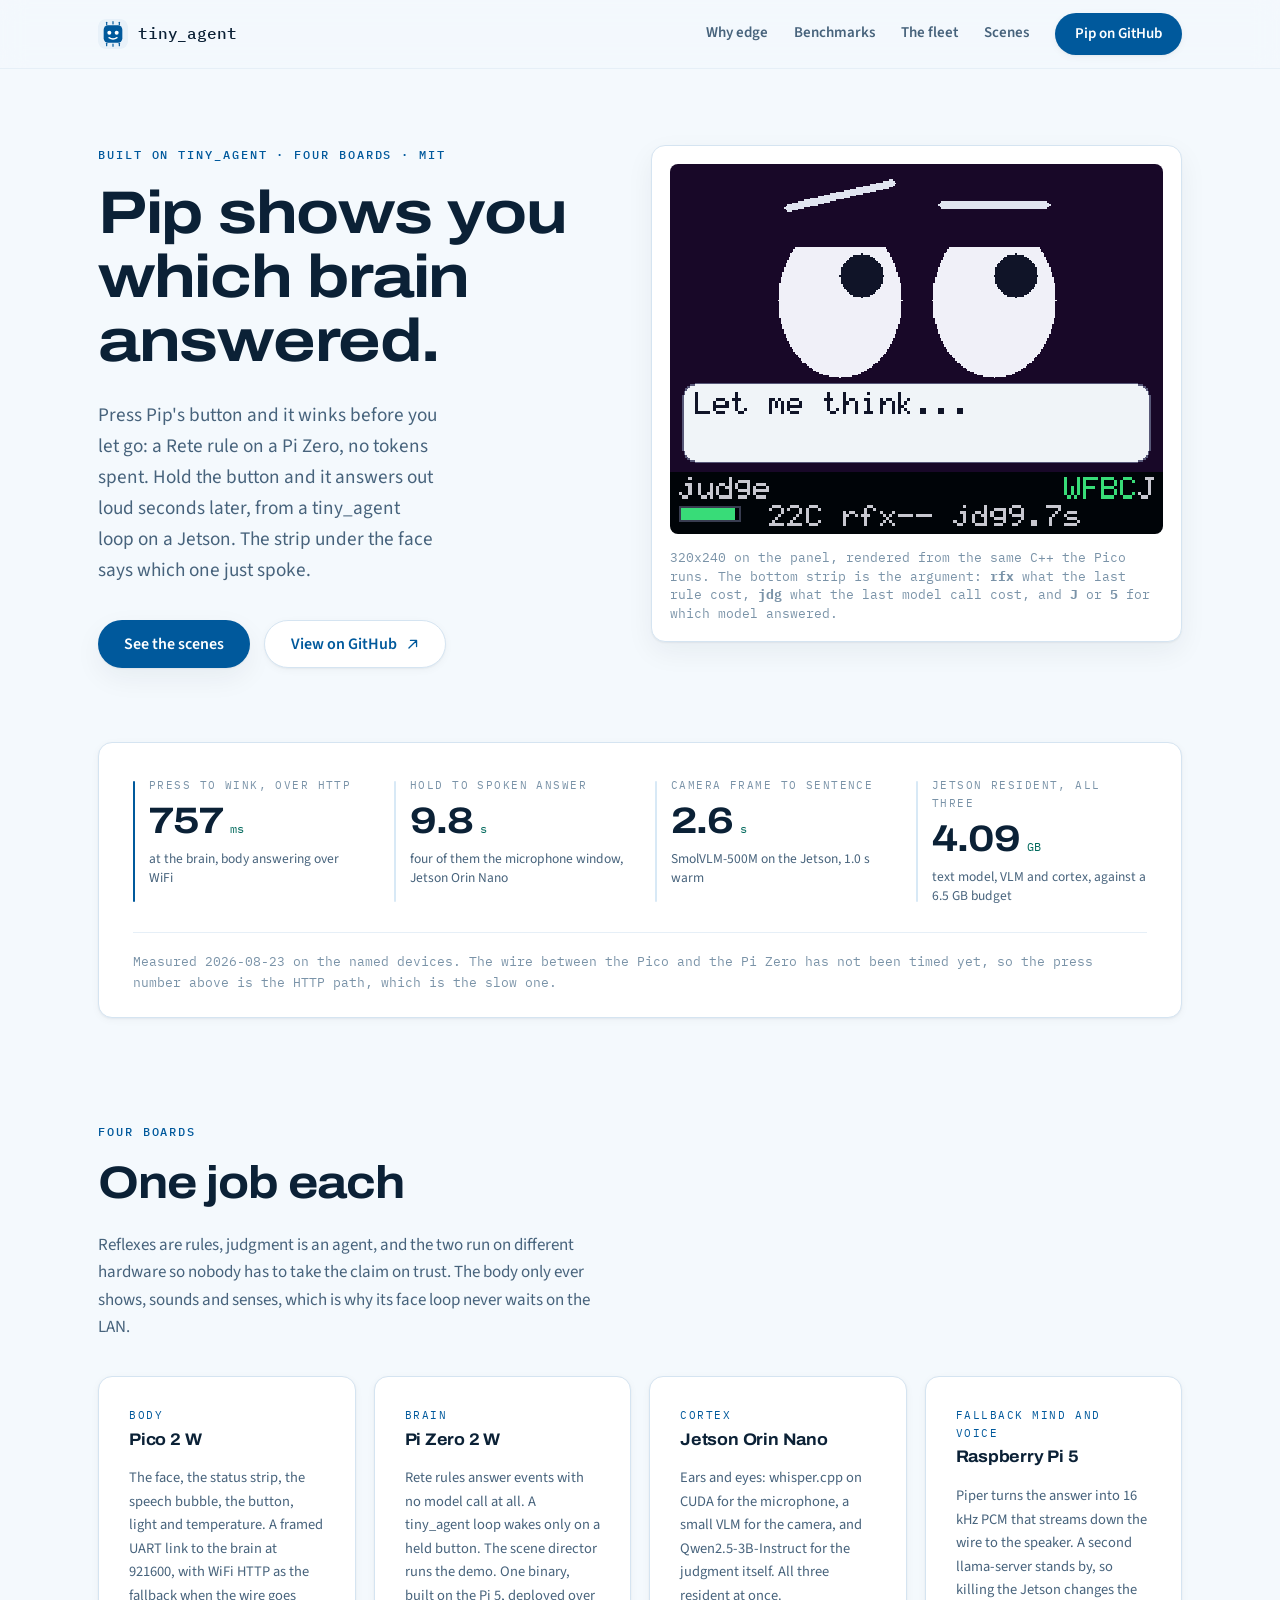
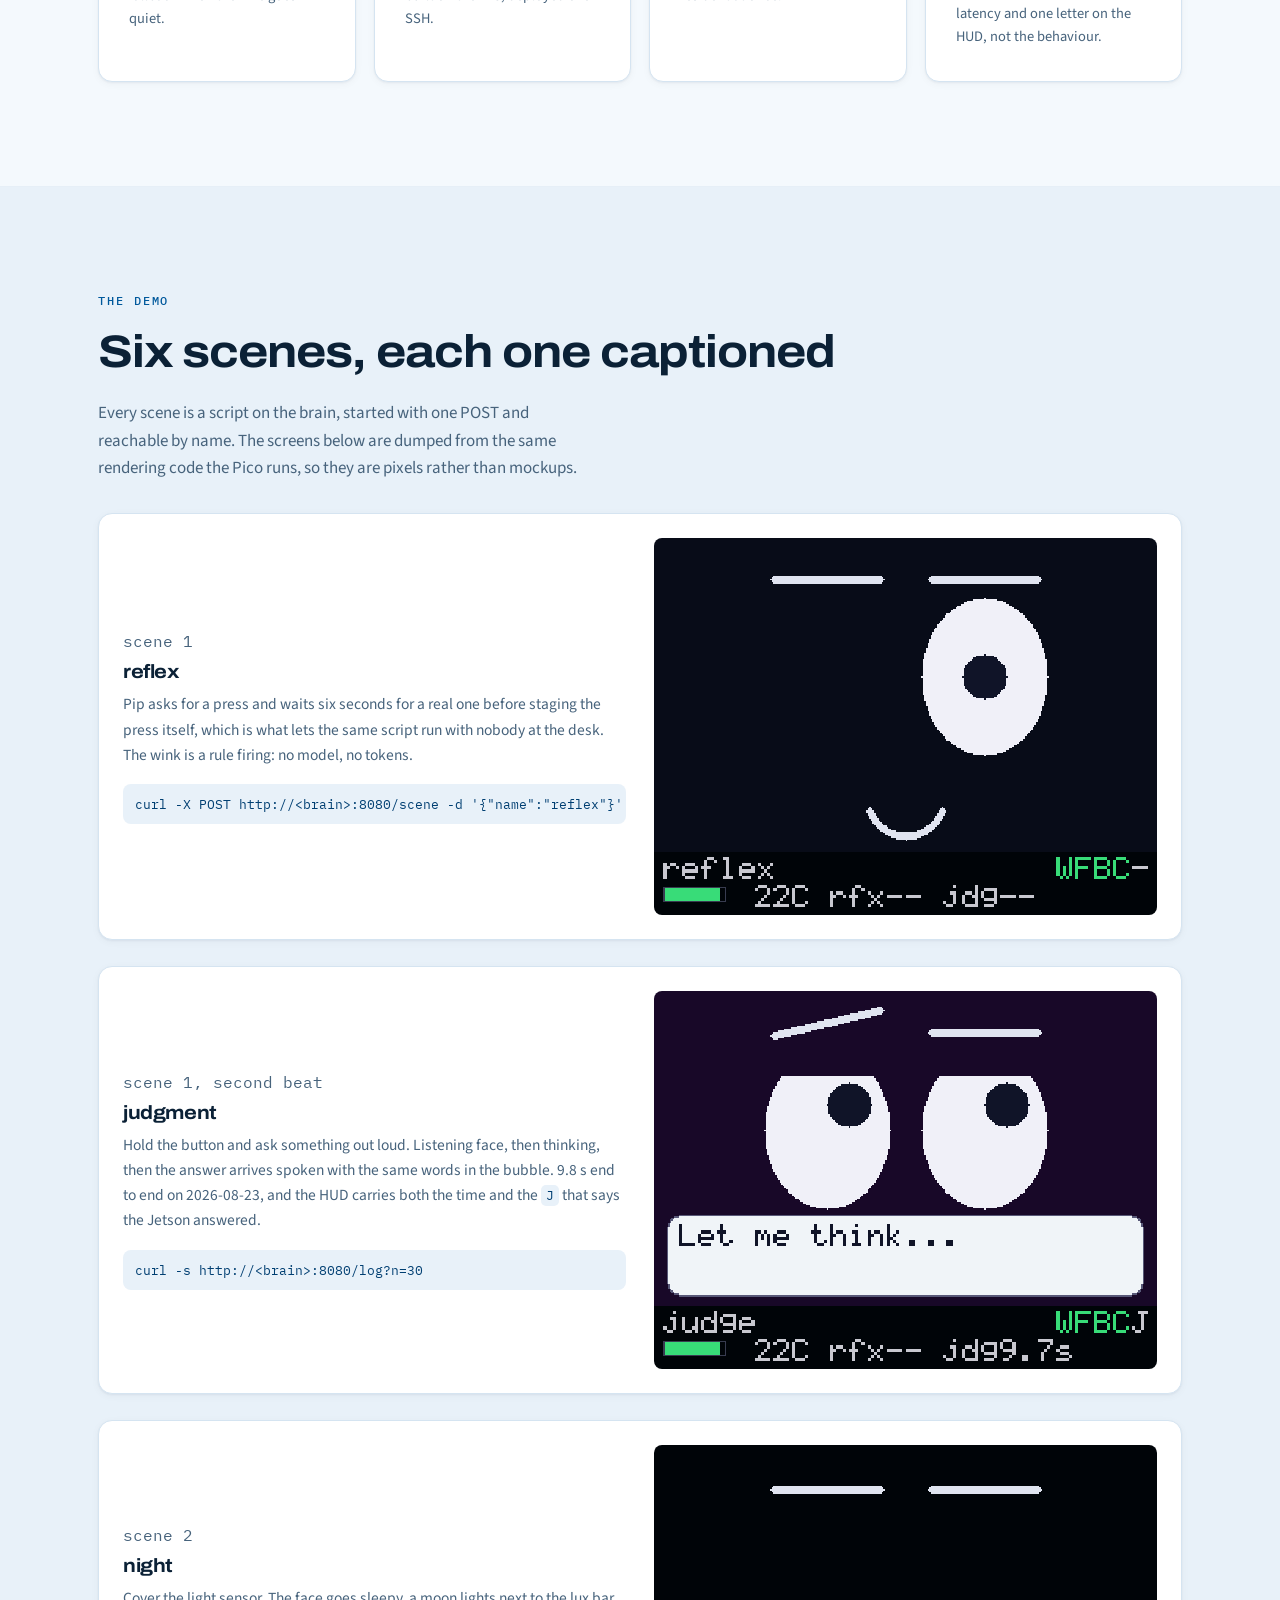
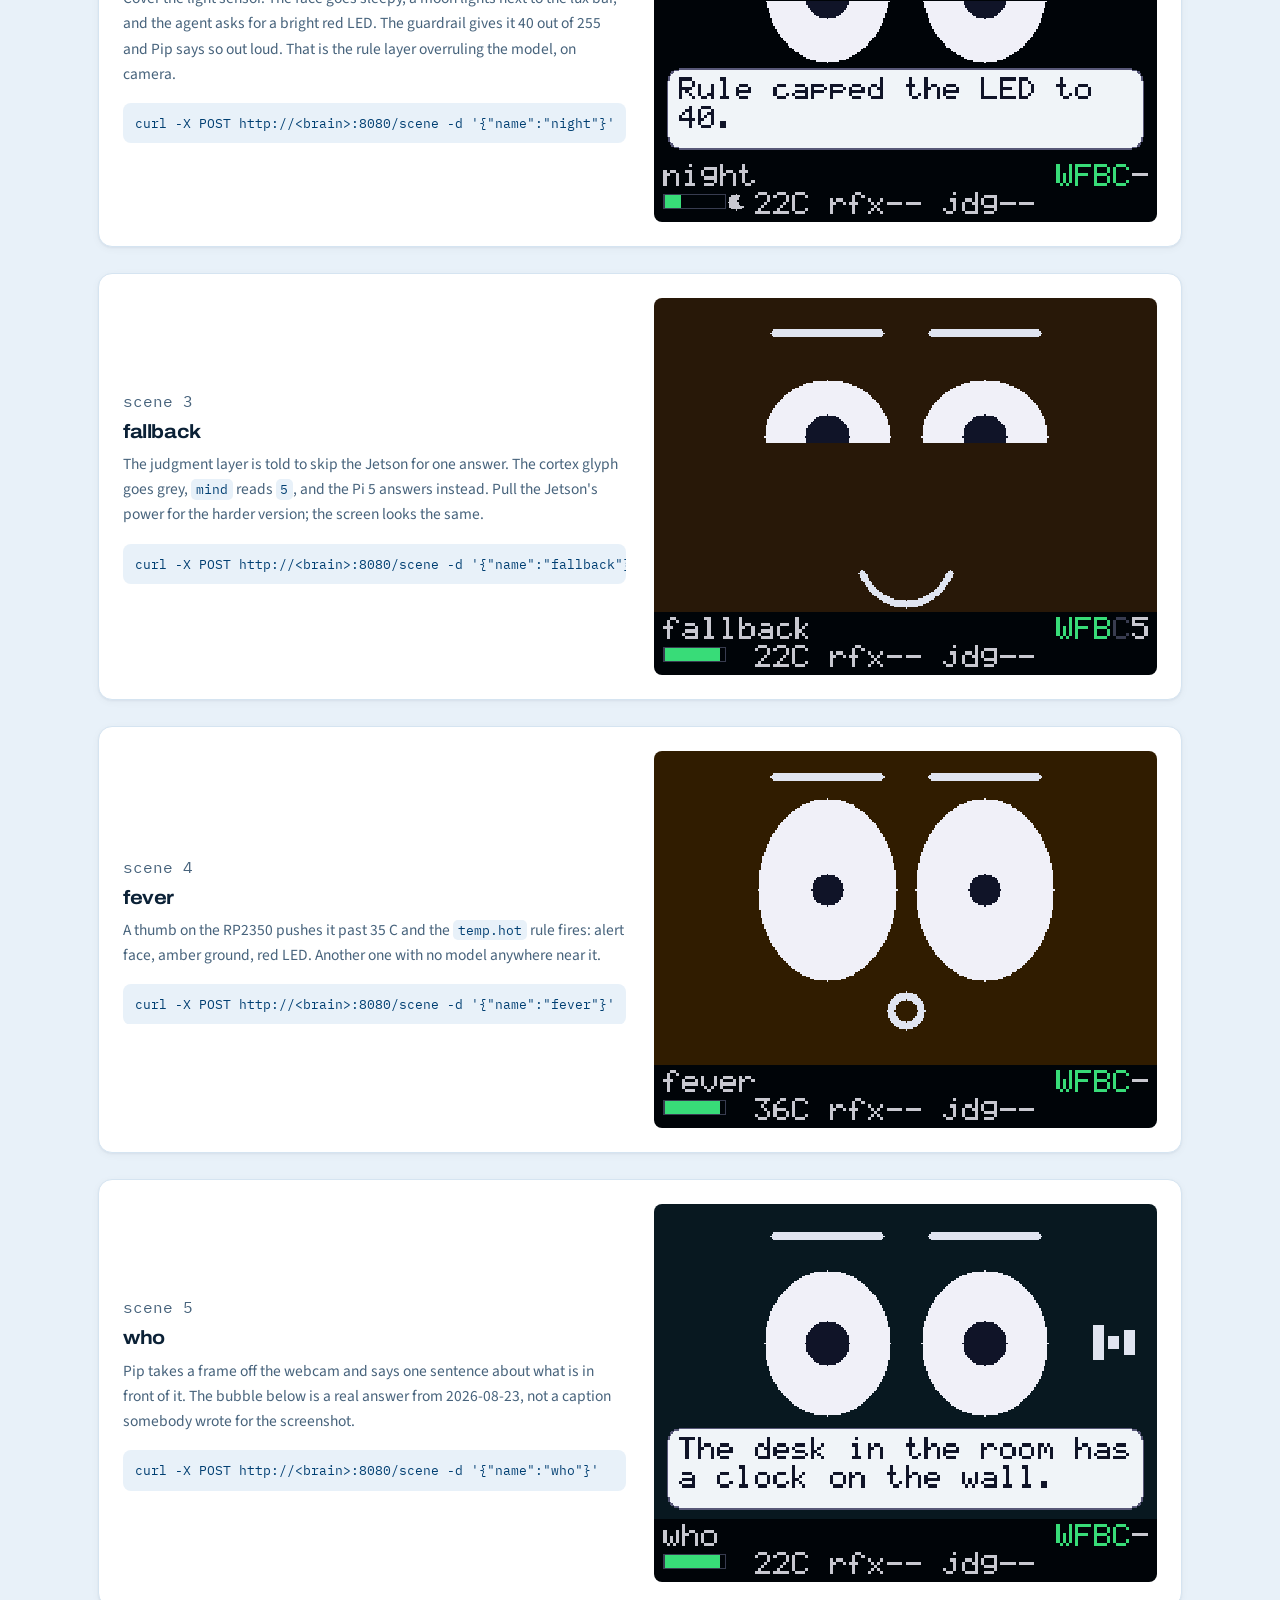
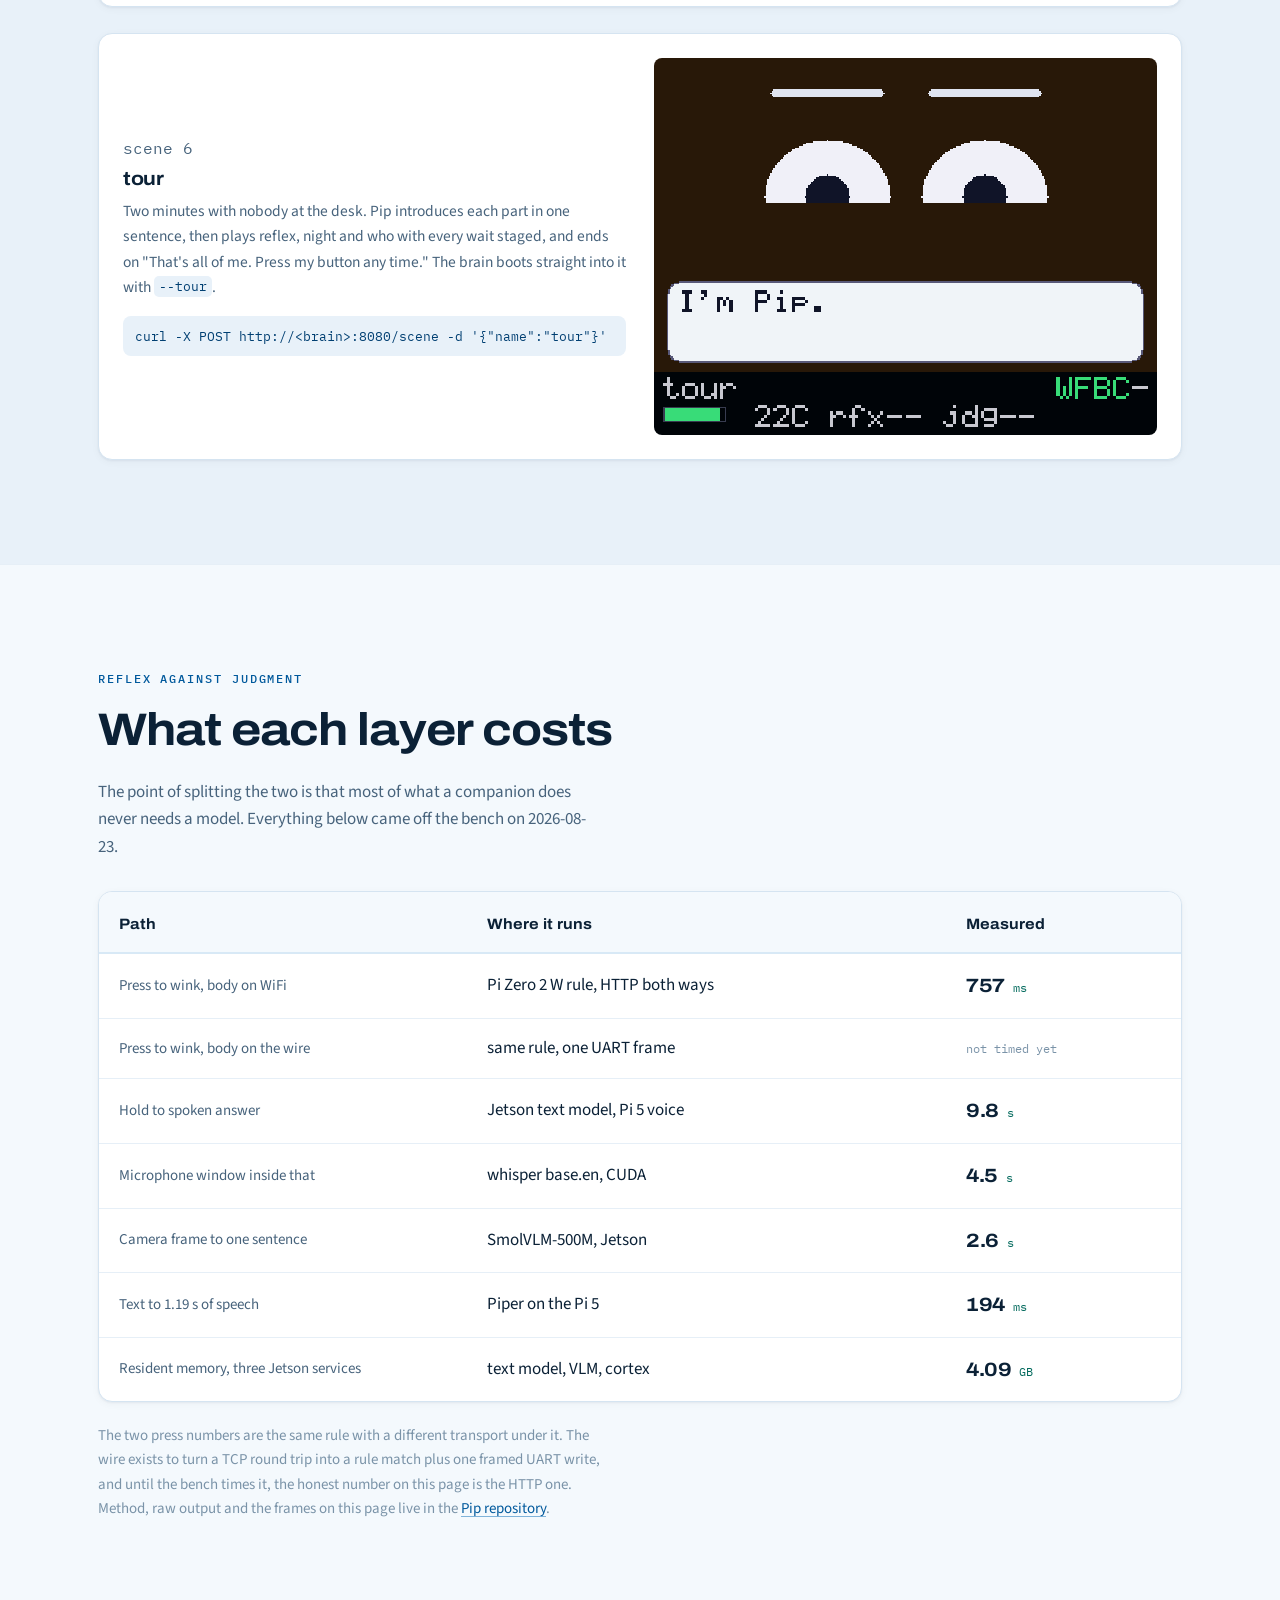
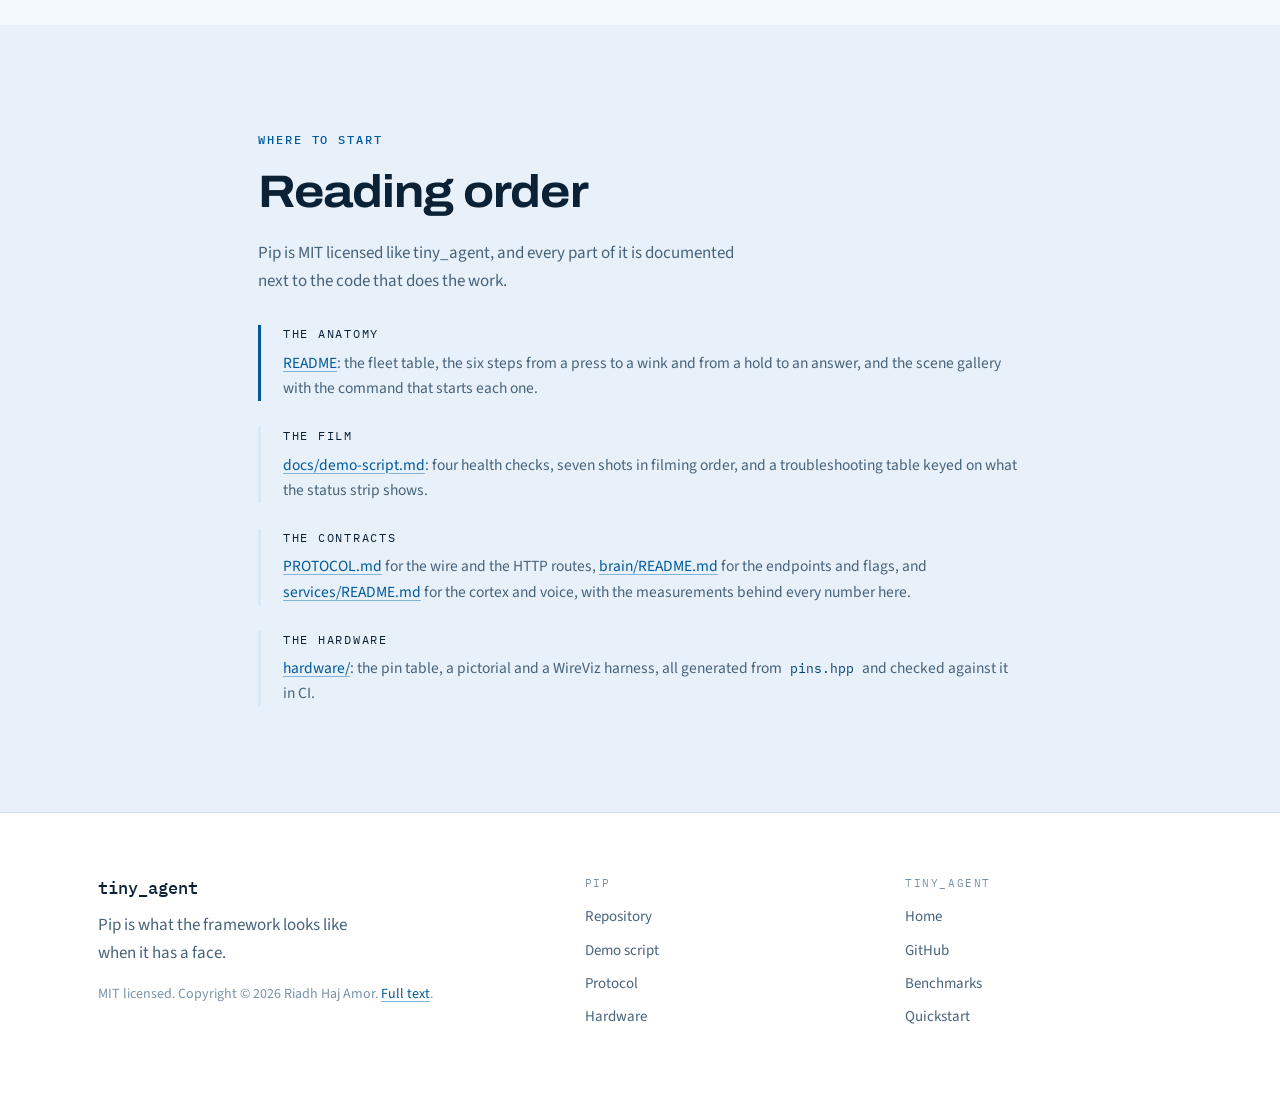
==== site/pip.html @ 5e630800 "site: Pip page pip.html on tinyagent.cc: the fleet in four cards, the seven rendered screens with th" ====
<!doctype html>
<html lang="en">
<head>
<meta charset="utf-8">
<meta name="viewport" content="width=device-width, initial-scale=1">
<meta name="color-scheme" content="light">
<title>Pip: a desk companion that shows its work</title>
<meta name="description" content="Pip is a four-board desk companion built on tiny_agent: reflex rules on a Pi Zero answer in microseconds, a judgment agent on a Jetson answers in seconds, and the face on a Pico 2 W captions which one just spoke.">
<link rel="canonical" href="https://tinyagent.cc/pip.html">
<meta property="og:type" content="website">
<meta property="og:title" content="Pip: a desk companion that shows its work">
<meta property="og:description" content="Reflexes are rules and cost microseconds. Judgment is an agent and costs seconds. Pip puts both on a 320x240 panel and captions which one answered.">
<meta property="og:url" content="https://tinyagent.cc/pip.html">
<meta name="theme-color" content="#00599C">
<link rel="icon" href="favicon.svg" type="image/svg+xml">
<link rel="preconnect" href="https://fonts.googleapis.com">
<link rel="preconnect" href="https://fonts.gstatic.com" crossorigin>
<link rel="stylesheet" href="https://fonts.googleapis.com/css2?family=Archivo:wdth,wght@62..125,400..700&family=IBM+Plex+Mono:wght@400;500&family=Source+Sans+3:wght@400;600&display=swap">
<link rel="stylesheet" href="style.css">
<style>
  /* Page-local: the screen gallery. Everything else is style.css. */
  .pip-hero-art { background: var(--surface); border: 1px solid var(--edge); border-radius: var(--radius); box-shadow: var(--e2); padding: 18px; }
  .screen { display: block; width: 100%; height: auto; border-radius: 8px; image-rendering: pixelated; background: #05070d; }
  .screen-cap { margin: 14px 0 0; font-family: var(--mono); font-size: 12.5px; color: var(--ink-3); line-height: 1.5; }

  .fleet { display: grid; grid-template-columns: repeat(4, 1fr); gap: 18px; margin-top: 34px; }
  .fleet .card { display: flex; flex-direction: column; gap: 6px; }
  .fleet .role { font-family: var(--mono); font-size: 11px; letter-spacing: .14em; text-transform: uppercase; color: var(--brand); margin: 0; }
  .fleet h3 { font-size: 1.05rem; }
  .fleet p { margin: 0; font-size: 14.5px; }

  .scenes { display: grid; gap: 26px; }
  .scene { display: grid; grid-template-columns: 1fr 1fr; gap: 28px; align-items: center;
           background: var(--surface); border: 1px solid var(--edge); border-radius: var(--radius);
           box-shadow: var(--e1); padding: 24px; }
  .scene > * { min-width: 0; }
  .scene-name { font-family: var(--mono); font-size: 13px; color: var(--brand); margin: 0 0 8px; }
  .scene h3 { font-size: 1.2rem; margin-bottom: 10px; }
  .scene p { font-size: 15.5px; color: var(--ink-2); }
  .scene .cmd { display: block; margin-top: 14px; font-family: var(--mono); font-size: 12.5px;
                background: var(--wash); color: var(--brand-700); border-radius: 8px; padding: 10px 12px;
                overflow-x: auto; white-space: pre; }
  .pending { font-family: var(--mono); font-size: 12.5px; color: var(--ink-3); }

  @media (max-width: 1040px) { .fleet { grid-template-columns: repeat(2, 1fr); } }
  @media (max-width: 760px) { .scene { grid-template-columns: 1fr; gap: 20px; } }
  @media (max-width: 620px) { .fleet { grid-template-columns: 1fr; } }
</style>
</head>
<body>
<a class="skip" href="#main">Skip to content</a>

<header class="topbar" id="top">
  <div class="wrap topbar-inner">
    <a class="brand" href="index.html" aria-label="tiny_agent, home">
      <svg class="brand-mark" viewBox="0 0 180 180" aria-hidden="true" focusable="false">
        <rect x="0" y="0" width="180" height="180" rx="40" fill="#e8f1f9"/>
        <g stroke="#00599C" stroke-width="7" stroke-linecap="round">
          <line x1="52" y1="34" x2="52" y2="20"/><line x1="90" y1="30" x2="90" y2="16"/><line x1="128" y1="34" x2="128" y2="20"/>
          <line x1="52" y1="146" x2="52" y2="160"/><line x1="90" y1="150" x2="90" y2="164"/><line x1="128" y1="146" x2="128" y2="160"/>
        </g>
        <rect x="34" y="38" width="112" height="104" rx="26" fill="#00599C"/>
        <circle cx="68" cy="82" r="12" fill="#ffffff"/><circle cx="112" cy="82" r="12" fill="#ffffff"/>
        <path d="M 66 112 Q 90 128 114 112" stroke="#ffffff" stroke-width="8" fill="none" stroke-linecap="round"/>
      </svg>
      <span class="brand-word">tiny_agent</span>
    </a>

    <button class="navtoggle" id="navtoggle" aria-expanded="false" aria-controls="nav">
      <span class="navtoggle-bars" aria-hidden="true"><i></i><i></i></span>
      <span class="navtoggle-label">Menu</span>
    </button>

    <nav class="nav" id="nav" aria-label="Sections">
      <a href="index.html#edge">Why edge</a>
      <a href="index.html#benchmarks">Benchmarks</a>
      <a href="#fleet">The fleet</a>
      <a href="#scenes">Scenes</a>
      <a class="nav-cta" href="https://github.com/tinyagent-cc/pip">Pip on GitHub</a>
    </nav>
  </div>
</header>

<main id="main">

<!-- ─────────────────────────────  HERO  ───────────────────────────── -->
<section class="hero">
  <div class="wrap hero-grid">
    <div class="hero-copy">
      <p class="eyebrow rise" data-rise="1">built on tiny_agent · four boards · MIT</p>
      <h1 class="rise" data-rise="2">Pip shows you<br>which brain answered.</h1>
      <p class="lede rise" data-rise="3">
        Press Pip's button and it winks before you let go: a Rete rule on a Pi Zero, no
        tokens spent. Hold the button and it answers out loud seconds later, from a
        tiny_agent loop on a Jetson. The strip under the face says which one just spoke.
      </p>
      <p class="actions rise" data-rise="4">
        <a class="btn btn-primary" href="#scenes">See the scenes</a>
        <a class="btn btn-ghost" href="https://github.com/tinyagent-cc/pip">
          View on GitHub
          <svg class="ext" viewBox="0 0 16 16" aria-hidden="true"><path d="M5.5 3h7.5v7.5M13 3 3.6 12.4" fill="none" stroke="currentColor" stroke-width="1.6" stroke-linecap="round" stroke-linejoin="round"/></svg>
        </a>
      </p>
    </div>

    <div class="pip-hero-art rise" data-rise="3">
      <img class="screen" src="assets/pip/judge.png" width="640" height="480"
           alt="Pip's screen: a violet thinking face over a speech bubble reading Let me think, and a status strip reading judge, 22C, jdg 9.7s, with the letters W F B C J.">
      <p class="screen-cap">320x240 on the panel, rendered from the same C++ the Pico runs.
        The bottom strip is the argument: <b>rfx</b> what the last rule cost,
        <b>jdg</b> what the last model call cost, and <b>J</b> or <b>5</b> for which model
        answered.</p>
    </div>
  </div>

  <div class="wrap">
    <div class="rail" aria-label="Measured on the bench">
      <div class="rail-row">
        <div class="spec">
          <p class="spec-key">press to wink, over HTTP</p>
          <p class="spec-val">757<span class="unit">ms</span></p>
          <p class="spec-src">at the brain, body answering over WiFi</p>
        </div>
        <div class="spec">
          <p class="spec-key">hold to spoken answer</p>
          <p class="spec-val">9.8<span class="unit">s</span></p>
          <p class="spec-src">four of them the microphone window, Jetson Orin Nano</p>
        </div>
        <div class="spec">
          <p class="spec-key">camera frame to sentence</p>
          <p class="spec-val">2.6<span class="unit">s</span></p>
          <p class="spec-src">SmolVLM-500M on the Jetson, 1.0 s warm</p>
        </div>
        <div class="spec">
          <p class="spec-key">Jetson resident, all three</p>
          <p class="spec-val">4.09<span class="unit">GB</span></p>
          <p class="spec-src">text model, VLM and cortex, against a 6.5 GB budget</p>
        </div>
      </div>
      <p class="rail-foot">Measured 2026-08-23 on the named devices. The wire between the
        Pico and the Pi Zero has not been timed yet, so the press number above is the HTTP
        path, which is the slow one.</p>
    </div>
  </div>
</section>

<!-- ─────────────────────────────  FLEET  ───────────────────────────── -->
<section class="section" id="fleet">
  <div class="wrap">
    <p class="eyebrow">four boards</p>
    <h2 class="h2">One job each</h2>
    <p class="section-lede">Reflexes are rules, judgment is an agent, and the two run on
      different hardware so nobody has to take the claim on trust. The body only ever shows,
      sounds and senses, which is why its face loop never waits on the LAN.</p>

    <div class="fleet">
      <article class="card">
        <p class="role">body</p>
        <h3>Pico 2 W</h3>
        <p>The face, the status strip, the speech bubble, the button, light and temperature.
          A framed UART link to the brain at 921600, with WiFi HTTP as the fallback when the
          wire goes quiet.</p>
      </article>
      <article class="card">
        <p class="role">brain</p>
        <h3>Pi Zero 2 W</h3>
        <p>Rete rules answer events with no model call at all. A tiny_agent loop wakes only
          on a held button. The scene director runs the demo. One binary, built on the Pi 5,
          deployed over SSH.</p>
      </article>
      <article class="card">
        <p class="role">cortex</p>
        <h3>Jetson Orin Nano</h3>
        <p>Ears and eyes: whisper.cpp on CUDA for the microphone, a small VLM for the
          camera, and Qwen2.5-3B-Instruct for the judgment itself. All three resident at
          once.</p>
      </article>
      <article class="card">
        <p class="role">fallback mind and voice</p>
        <h3>Raspberry Pi 5</h3>
        <p>Piper turns the answer into 16 kHz PCM that streams down the wire to the
          speaker. A second llama-server stands by, so killing the Jetson changes the
          latency and one letter on the HUD, not the behaviour.</p>
      </article>
    </div>
  </div>
</section>

<!-- ─────────────────────────────  SCENES  ───────────────────────────── -->
<section class="section section-wash" id="scenes">
  <div class="wrap">
    <p class="eyebrow">the demo</p>
    <h2 class="h2">Six scenes, each one captioned</h2>
    <p class="section-lede">Every scene is a script on the brain, started with one POST and
      reachable by name. The screens below are dumped from the same rendering code the Pico
      runs, so they are pixels rather than mockups.</p>

    <div class="scenes">

      <article class="scene">
        <div>
          <p class="scene-name">scene 1</p>
          <h3>reflex</h3>
          <p>Pip asks for a press and waits six seconds for a real one before staging the
            press itself, which is what lets the same script run with nobody at the desk.
            The wink is a rule firing: no model, no tokens.</p>
          <code class="cmd">curl -X POST http://&lt;brain&gt;:8080/scene -d '{"name":"reflex"}'</code>
        </div>
        <img class="screen" src="assets/pip/reflex.png" width="640" height="480"
             alt="Pip winking with a small smile, status strip captioned reflex.">
      </article>

      <article class="scene">
        <div>
          <p class="scene-name">scene 1, second beat</p>
          <h3>judgment</h3>
          <p>Hold the button and ask something out loud. Listening face, then thinking, then
            the answer arrives spoken with the same words in the bubble. 9.8 s end to end on
            2026-08-23, and the HUD carries both the time and the <code>J</code> that says
            the Jetson answered.</p>
          <code class="cmd">curl -s http://&lt;brain&gt;:8080/log?n=30</code>
        </div>
        <img class="screen" src="assets/pip/judge.png" width="640" height="480"
             alt="Violet thinking face, speech bubble reading Let me think, strip reading jdg 9.7s and J.">
      </article>

      <article class="scene">
        <div>
          <p class="scene-name">scene 2</p>
          <h3>night</h3>
          <p>Cover the light sensor. The face goes sleepy, a moon lights next to the lux bar,
            and the agent asks for a bright red LED. The guardrail gives it 40 out of 255 and
            Pip says so out loud. That is the rule layer overruling the model, on camera.</p>
          <code class="cmd">curl -X POST http://&lt;brain&gt;:8080/scene -d '{"name":"night"}'</code>
        </div>
        <img class="screen" src="assets/pip/night.png" width="640" height="480"
             alt="Sleepy half-lidded eyes, a moon beside an empty lux bar, bubble reading Rule capped the LED to 40.">
      </article>

      <article class="scene">
        <div>
          <p class="scene-name">scene 3</p>
          <h3>fallback</h3>
          <p>The judgment layer is told to skip the Jetson for one answer. The cortex glyph
            goes grey, <code>mind</code> reads <code>5</code>, and the Pi 5 answers instead.
            Pull the Jetson's power for the harder version; the screen looks the same.</p>
          <code class="cmd">curl -X POST http://&lt;brain&gt;:8080/scene -d '{"name":"fallback"}'</code>
        </div>
        <img class="screen" src="assets/pip/fallback.png" width="640" height="480"
             alt="Happy squinting face, status strip with the C glyph dimmed and the mind letter reading 5.">
      </article>

      <article class="scene">
        <div>
          <p class="scene-name">scene 4</p>
          <h3>fever</h3>
          <p>A thumb on the RP2350 pushes it past 35 C and the <code>temp.hot</code> rule
            fires: alert face, amber ground, red LED. Another one with no model anywhere
            near it.</p>
          <code class="cmd">curl -X POST http://&lt;brain&gt;:8080/scene -d '{"name":"fever"}'</code>
        </div>
        <img class="screen" src="assets/pip/fever.png" width="640" height="480"
             alt="Wide alert eyes and a small round mouth on an amber ground, strip reading 36C and captioned fever.">
      </article>

      <article class="scene">
        <div>
          <p class="scene-name">scene 5</p>
          <h3>who</h3>
          <p>Pip takes a frame off the webcam and says one sentence about what is in front of
            it. The bubble below is a real answer from 2026-08-23, not a caption somebody
            wrote for the screenshot.</p>
          <code class="cmd">curl -X POST http://&lt;brain&gt;:8080/scene -d '{"name":"who"}'</code>
        </div>
        <img class="screen" src="assets/pip/who.png" width="640" height="480"
             alt="Wide open eyes with a waveform glyph at the right, bubble reading The desk in the room has a clock on the wall.">
      </article>

      <article class="scene">
        <div>
          <p class="scene-name">scene 6</p>
          <h3>tour</h3>
          <p>Two minutes with nobody at the desk. Pip introduces each part in one sentence,
            then plays reflex, night and who with every wait staged, and ends on "That's all
            of me. Press my button any time." The brain boots straight into it with
            <code>--tour</code>.</p>
          <code class="cmd">curl -X POST http://&lt;brain&gt;:8080/scene -d '{"name":"tour"}'</code>
        </div>
        <img class="screen" src="assets/pip/tour.png" width="640" height="480"
             alt="Happy face with a speech bubble reading I'm Pip, status strip captioned tour.">
      </article>

    </div>
  </div>
</section>

<!-- ─────────────────────────────  NUMBERS  ───────────────────────────── -->
<section class="section" id="numbers">
  <div class="wrap">
    <p class="eyebrow">reflex against judgment</p>
    <h2 class="h2">What each layer costs</h2>
    <p class="section-lede">The point of splitting the two is that most of what a companion
      does never needs a model. Everything below came off the bench on 2026-08-23.</p>

    <div class="tablewrap">
      <table class="datasheet">
        <caption class="visually-hidden">Measured latency per path</caption>
        <thead>
          <tr>
            <th scope="col" class="col-metric">Path</th>
            <th scope="col">Where it runs</th>
            <th scope="col">Measured</th>
          </tr>
        </thead>
        <tbody>
          <tr><th scope="row">Press to wink, body on WiFi</th><td>Pi Zero 2 W rule, HTTP both ways</td><td><b>757</b> <i>ms</i></td></tr>
          <tr><th scope="row">Press to wink, body on the wire</th><td>same rule, one UART frame</td><td class="na">not timed yet</td></tr>
          <tr><th scope="row">Hold to spoken answer</th><td>Jetson text model, Pi 5 voice</td><td><b>9.8</b> <i>s</i></td></tr>
          <tr><th scope="row">Microphone window inside that</th><td>whisper base.en, CUDA</td><td><b>4.5</b> <i>s</i></td></tr>
          <tr><th scope="row">Camera frame to one sentence</th><td>SmolVLM-500M, Jetson</td><td><b>2.6</b> <i>s</i></td></tr>
          <tr><th scope="row">Text to 1.19 s of speech</th><td>Piper on the Pi 5</td><td><b>194</b> <i>ms</i></td></tr>
          <tr><th scope="row">Resident memory, three Jetson services</th><td>text model, VLM, cortex</td><td><b>4.09</b> <i>GB</i></td></tr>
        </tbody>
      </table>
    </div>

    <p class="note">The two press numbers are the same rule with a different transport under
      it. The wire exists to turn a TCP round trip into a rule match plus one framed UART
      write, and until the bench times it, the honest number on this page is the HTTP one.
      Method, raw output and the frames on this page live in the
      <a href="https://github.com/tinyagent-cc/pip">Pip repository</a>.</p>
  </div>
</section>

<!-- ─────────────────────────────  BUILD IT  ───────────────────────────── -->
<section class="section section-wash" id="build">
  <div class="wrap wrap-narrow">
    <p class="eyebrow">where to start</p>
    <h2 class="h2">Reading order</h2>
    <p class="section-lede">Pip is MIT licensed like tiny_agent, and every part of it is
      documented next to the code that does the work.</p>
    <ul class="constraints">
      <li>
        <p class="c-key">the anatomy</p>
        <p><a href="https://github.com/tinyagent-cc/pip#anatomy-of-pip">README</a>: the
        fleet table, the six steps from a press to a wink and from a hold to an answer, and
        the scene gallery with the command that starts each one.</p>
      </li>
      <li>
        <p class="c-key">the film</p>
        <p><a href="https://github.com/tinyagent-cc/pip/blob/main/docs/demo-script.md">docs/demo-script.md</a>:
        four health checks, seven shots in filming order, and a troubleshooting table keyed
        on what the status strip shows.</p>
      </li>
      <li>
        <p class="c-key">the contracts</p>
        <p><a href="https://github.com/tinyagent-cc/pip/blob/main/PROTOCOL.md">PROTOCOL.md</a>
        for the wire and the HTTP routes,
        <a href="https://github.com/tinyagent-cc/pip/blob/main/brain/README.md">brain/README.md</a>
        for the endpoints and flags, and
        <a href="https://github.com/tinyagent-cc/pip/blob/main/services/README.md">services/README.md</a>
        for the cortex and voice, with the measurements behind every number here.</p>
      </li>
      <li>
        <p class="c-key">the hardware</p>
        <p><a href="https://github.com/tinyagent-cc/pip/tree/main/hardware">hardware/</a>: the
        pin table, a pictorial and a WireViz harness, all generated from
        <code>pins.hpp</code> and checked against it in CI.</p>
      </li>
    </ul>
  </div>
</section>

</main>

<footer class="footer">
  <div class="wrap footer-grid">
    <div class="footer-brand">
      <p class="footer-word">tiny_agent</p>
      <p class="footer-tag">Pip is what the framework looks like when it has a face.</p>
      <p class="footer-license">MIT licensed. Copyright &copy; 2026 Riadh Haj Amor.
        <a href="https://github.com/tinyagent-cc/pip/blob/main/LICENSE">Full text</a>.</p>
    </div>
    <nav class="footer-nav" aria-label="Pip">
      <p class="footer-head">Pip</p>
      <a href="https://github.com/tinyagent-cc/pip">Repository</a>
      <a href="https://github.com/tinyagent-cc/pip/blob/main/docs/demo-script.md">Demo script</a>
      <a href="https://github.com/tinyagent-cc/pip/blob/main/PROTOCOL.md">Protocol</a>
      <a href="https://github.com/tinyagent-cc/pip/tree/main/hardware">Hardware</a>
    </nav>
    <nav class="footer-nav" aria-label="tiny_agent">
      <p class="footer-head">tiny_agent</p>
      <a href="index.html">Home</a>
      <a href="https://github.com/tinyagent-cc/tiny_agent">GitHub</a>
      <a href="https://github.com/tinyagent-cc/tiny_agent/blob/main/docs/benchmarks.md">Benchmarks</a>
      <a href="index.html#quickstart">Quickstart</a>
    </nav>
  </div>
</footer>

<script src="main.js" defer></script>
</body>
</html>
---- site/style.css ----
/* ============================================================================
   tiny_agent — tinyagent.cc
   Direction: "datasheet, in daylight". Component-datasheet typography
   (units set apart, measured values attributed) rendered bright and Material:
   white surfaces on a pale blue ground, one C++ blue ink taken from the
   project icon, soft elevation, no gradients.
   ========================================================================== */

:root {
  /* ink */
  --ink:        #0B2136;
  --ink-2:      #47637C;
  --ink-3:      #7A93A8;

  /* brand, from docs/assets/icon.svg */
  --brand:      #00599C;
  --brand-700:  #003F72;
  --brand-300:  #7FB3DA;
  --brand-100:  #D8E9F6;

  /* measured values */
  --measure:    #00695C;
  --measure-50: #E3F1EF;

  /* surfaces */
  --surface:    #FFFFFF;
  --wash:       #E8F1F9;
  --wash-2:     #F4F9FD;
  --edge:       #D5E4F1;
  --edge-soft:  #E6EFF7;

  /* elevation */
  --e1: 0 1px 2px rgba(11,33,54,.05), 0 2px 8px rgba(11,33,54,.04);
  --e2: 0 1px 2px rgba(11,33,54,.06), 0 10px 28px rgba(11,33,54,.06);
  --e3: 0 2px 4px rgba(11,33,54,.06), 0 18px 46px rgba(11,33,54,.08);

  /* type */
  --display: "Archivo", "Helvetica Neue", Arial, sans-serif;
  --body:    "Source Sans 3", -apple-system, BlinkMacSystemFont, "Segoe UI", Roboto, sans-serif;
  --mono:    "IBM Plex Mono", ui-monospace, SFMono-Regular, Menlo, Consolas, monospace;

  --gut: 28px;
  --radius: 14px;
}

/* ---------------------------------------------------------------- reset -- */

*, *::before, *::after { box-sizing: border-box; }
html { -webkit-text-size-adjust: 100%; scroll-behavior: smooth; scroll-padding-top: 84px; }
body {
  margin: 0;
  background: var(--wash-2);
  color: var(--ink);
  font-family: var(--body);
  font-size: 17px;
  line-height: 1.62;
  -webkit-font-smoothing: antialiased;
  text-rendering: optimizeLegibility;
}
img, svg { max-width: 100%; }
h1, h2, h3 { margin: 0; font-family: var(--display); font-weight: 700; line-height: 1.06; letter-spacing: -0.021em; font-stretch: 112%; }
p { margin: 0 0 1.05em; }
p:last-child { margin-bottom: 0; }
a { color: var(--brand); text-decoration-color: var(--brand-300); text-underline-offset: 3px; }
a:hover { color: var(--brand-700); text-decoration-color: currentColor; }
code { font-family: var(--mono); font-size: 0.86em; background: var(--wash); color: var(--brand-700); padding: 0.1em 0.36em; border-radius: 5px; }
:focus-visible { outline: 3px solid var(--brand); outline-offset: 3px; border-radius: 4px; }

.visually-hidden {
  position: absolute; width: 1px; height: 1px; overflow: hidden;
  clip: rect(0 0 0 0); clip-path: inset(50%); white-space: nowrap;
}
.skip {
  position: absolute; left: -9999px; top: 0; z-index: 100;
  background: var(--brand); color: #fff; padding: 12px 18px; border-radius: 0 0 10px 0;
  font-weight: 600; text-decoration: none;
}
.skip:focus { left: 0; color: #fff; }

.wrap { width: 100%; max-width: 1140px; margin: 0 auto; padding: 0 var(--gut); }
.wrap-narrow { max-width: 820px; }

/* --------------------------------------------------------------- topbar -- */

.topbar {
  position: sticky; top: 0; z-index: 50;
  background: rgba(244,249,253,.86);
  backdrop-filter: saturate(160%) blur(12px);
  border-bottom: 1px solid var(--edge-soft);
}
.topbar-inner { display: flex; align-items: center; gap: 20px; height: 68px; }
.brand { display: inline-flex; align-items: center; gap: 10px; text-decoration: none; color: var(--ink); }
.brand-mark { width: 30px; height: 30px; border-radius: 8px; flex: none; }
.brand-word { font-family: var(--mono); font-weight: 500; font-size: 16px; letter-spacing: -0.01em; }

.nav { margin-left: auto; display: flex; align-items: center; gap: 26px; }
.nav a {
  font-size: 15px; color: var(--ink-2); text-decoration: none; font-weight: 600;
  padding: 6px 0; border-bottom: 2px solid transparent;
}
.nav a:hover { color: var(--brand); border-bottom-color: var(--brand-300); }
.nav a.nav-cta {
  background: var(--brand); color: #fff; border-radius: 999px; padding: 9px 20px;
  border-bottom: none; box-shadow: var(--e1);
}
.nav a.nav-cta:hover { background: var(--brand-700); border-bottom: none; }

.navtoggle {
  display: none; margin-left: auto; align-items: center; gap: 9px;
  background: var(--surface); border: 1px solid var(--edge); border-radius: 999px;
  padding: 8px 16px; font: 600 14px/1 var(--body); color: var(--ink); cursor: pointer;
}
.navtoggle-bars { display: grid; gap: 4px; }
.navtoggle-bars i { display: block; width: 16px; height: 2px; background: var(--ink); border-radius: 2px; }

/* ----------------------------------------------------------- primitives -- */

.eyebrow {
  font-family: var(--mono); font-size: 12px; font-weight: 500;
  letter-spacing: 0.16em; text-transform: uppercase; color: var(--brand);
  margin: 0 0 18px;
}
.h2 { font-size: clamp(1.95rem, 3.6vw, 2.85rem); margin-bottom: 24px; }
.sub { font-family: var(--display); font-size: 1.35rem; font-stretch: 108%; margin: 56px 0 12px; }
.section-lede { color: var(--ink-2); max-width: 62ch; margin-bottom: 30px; }
.note { color: var(--ink-3); font-size: 15px; max-width: 74ch; margin-top: 22px; }
.note code { background: transparent; padding: 0; color: var(--ink-2); }

.btn {
  display: inline-flex; align-items: center; gap: 9px;
  font: 600 16px/1 var(--body); text-decoration: none;
  padding: 15px 26px; border-radius: 999px; transition: background .16s, box-shadow .16s, transform .16s;
}
.btn-primary { background: var(--brand); color: #fff; box-shadow: var(--e2); }
.btn-primary:hover { background: var(--brand-700); color: #fff; transform: translateY(-1px); }
.btn-ghost { background: var(--surface); color: var(--brand); border: 1px solid var(--edge); box-shadow: var(--e1); }
.btn-ghost:hover { background: #fff; color: var(--brand-700); border-color: var(--brand-300); transform: translateY(-1px); }
.ext { width: 13px; height: 13px; flex: none; }

/* ------------------------------------------------------------------ hero -- */

.hero { padding: 76px 0 0; }
.hero-grid { display: grid; grid-template-columns: 1fr 1.06fr; gap: 52px; align-items: start; }
.hero h1 { font-size: clamp(2.65rem, 4.7vw, 3.85rem); font-stretch: 118%; margin-bottom: 26px; }
.lede { font-size: 1.2rem; color: var(--ink-2); max-width: 34ch; margin-bottom: 34px; }
.actions { display: flex; flex-wrap: wrap; gap: 14px; }

.hero-code { min-width: 0; }
.panel-note { margin-top: 16px; font-size: 14.5px; color: var(--ink-3); }
.panel-note code { background: transparent; padding: 0; color: var(--ink-2); }

/* ----------------------------------------------------------- code panel -- */

.panel {
  background: var(--surface); border: 1px solid var(--edge);
  border-radius: var(--radius); box-shadow: var(--e2); overflow: hidden;
}
.panel-head {
  display: flex; align-items: stretch; gap: 0;
  background: var(--wash); border-bottom: 1px solid var(--edge);
}
.panel-title {
  font-family: var(--mono); font-size: 12.5px; color: var(--ink-2);
  padding: 12px 16px; letter-spacing: 0.01em;
}
.tab {
  appearance: none; background: transparent; border: 0; cursor: pointer;
  font-family: var(--mono); font-size: 12.5px; color: var(--ink-3);
  padding: 12px 16px; border-bottom: 2px solid transparent; margin-bottom: -1px;
}
.tab:hover { color: var(--brand); }
.tab.is-on { color: var(--brand-700); background: var(--surface); border-bottom-color: var(--brand); }
.copy {
  appearance: none; margin-left: auto; align-self: center; cursor: pointer;
  background: var(--surface); border: 1px solid var(--edge); color: var(--ink-2);
  font: 500 11.5px/1 var(--mono); letter-spacing: 0.06em; text-transform: uppercase;
  padding: 7px 12px; border-radius: 999px; margin-right: 10px;
}
.copy:hover { border-color: var(--brand-300); color: var(--brand); }
.copy[data-done] { color: var(--measure); border-color: var(--measure); }

.panel-body { overflow-x: auto; }
.panel-body pre { margin: 0; padding: 22px 24px; }
.panel-body code {
  background: none; padding: 0; border-radius: 0; color: var(--ink);
  font-family: var(--mono); font-size: 12.5px; line-height: 1.62; white-space: pre;
}
.panel-body .k { color: var(--brand); font-weight: 500; }
.panel-body .t { color: var(--brand-700); }
.panel-body .f { color: var(--ink); font-weight: 500; }
.panel-body .s { color: var(--measure); }
.panel-body .c { color: var(--ink-3); font-style: italic; }
.panel-body .p { color: var(--ink-2); }

/* ------------------------------------------------------- spec rail (sig) -- */

.rail {
  margin: 74px 0 0; padding: 34px 34px 24px;
  background: var(--surface); border: 1px solid var(--edge);
  border-radius: var(--radius); box-shadow: var(--e1);
}
.rail-row {
  display: grid; grid-template-columns: repeat(4, 1fr); gap: 30px;
  padding-bottom: 26px; border-bottom: 1px solid var(--edge-soft);
}
.spec { position: relative; padding-left: 16px; }
.spec::before {
  content: ""; position: absolute; left: 0; top: 4px; bottom: 4px;
  width: 2px; background: var(--brand-100); border-radius: 2px;
}
.spec:first-child::before { background: var(--brand); }
.spec-key {
  font-family: var(--mono); font-size: 11px; letter-spacing: 0.13em;
  text-transform: uppercase; color: var(--ink-3); margin: 0 0 8px;
}
.spec-val {
  font-family: var(--display); font-stretch: 118%; font-weight: 700;
  font-size: 2.3rem; line-height: 1; letter-spacing: -0.03em; color: var(--ink);
  margin: 0 0 9px;
}
.spec-val .unit {
  font-family: var(--mono); font-weight: 400; font-size: 0.78rem;
  letter-spacing: 0; color: var(--measure); margin-left: 7px; font-stretch: normal;
}
.spec-src { font-size: 13.5px; color: var(--ink-2); margin: 0; line-height: 1.45; }
.rail-foot { margin: 18px 0 0; font-size: 13px; color: var(--ink-3); font-family: var(--mono); }

/* -------------------------------------------------------------- section -- */

.section { padding: 104px 0; }
.section-wash { background: var(--wash); border-block: 1px solid var(--edge-soft); }

/* why edge */
.edge-grid { display: grid; grid-template-columns: 1fr 1fr; gap: 56px; align-items: start; }
.edge-lead p { font-size: 1.08rem; color: var(--ink-2); }
.edge-lead p:first-child { color: var(--ink); }
.constraints { list-style: none; margin: 0; padding: 0; display: grid; gap: 26px; }
.constraints li {
  padding-left: 22px; border-left: 3px solid var(--brand-100);
  font-size: 15.5px; color: var(--ink-2);
}
.constraints li:first-child { border-left-color: var(--brand); }
.c-key {
  font-family: var(--mono); font-size: 11.5px; letter-spacing: 0.15em;
  text-transform: uppercase; color: var(--ink); margin: 0 0 7px;
}

/* cards */
.cards { display: grid; grid-template-columns: repeat(3, 1fr); gap: 22px; }
.card {
  background: var(--surface); border: 1px solid var(--edge); border-radius: var(--radius);
  padding: 30px 30px 32px; box-shadow: var(--e1);
  transition: box-shadow .18s, transform .18s;
}
.card:hover { box-shadow: var(--e2); transform: translateY(-2px); }
.card h3 { font-size: 1.22rem; font-stretch: 106%; letter-spacing: -0.012em; margin-bottom: 12px; }
.card p { font-size: 15.5px; color: var(--ink-2); }

.card-lead {
  display: grid; grid-template-columns: 1fr 1.1fr; gap: 44px;
  align-items: center; margin-bottom: 22px; padding: 36px 38px;
}
.card-lead:hover { transform: none; box-shadow: var(--e1); }
.card-lead h3 { font-size: 1.5rem; font-stretch: 108%; }
.lead-copy p { font-size: 16px; }

.tree { width: 100%; height: auto; display: block; margin-bottom: 16px; }
.tree-node rect { fill: var(--surface); stroke: var(--brand-300); stroke-width: 1.5; }
.tree-node text { font-family: var(--mono); font-size: 15px; fill: var(--brand-700); }
.tree-model { font-family: var(--mono); font-size: 13px; fill: var(--ink-3); }
.tree-cap { font-size: 13.5px; color: var(--ink-3); line-height: 1.5; }
.tree-cap code { background: transparent; padding: 0; color: var(--ink-2); }

.chips { list-style: none; display: flex; flex-wrap: wrap; gap: 7px; margin: 18px 0 0; padding: 0; }
.chips li {
  font-family: var(--mono); font-size: 11.5px; color: var(--brand-700);
  background: var(--wash); border: 1px solid var(--edge-soft);
  padding: 4px 10px; border-radius: 999px;
}
.also { margin-top: 30px; color: var(--ink-2); font-size: 15.5px; max-width: 82ch; }
.also code { background: var(--surface); }

/* datasheet tables */
.tablewrap { overflow-x: auto; border-radius: var(--radius); box-shadow: var(--e1); background: var(--surface); border: 1px solid var(--edge); }
.datasheet { width: 100%; border-collapse: collapse; min-width: 720px; }
.datasheet thead th {
  text-align: left; vertical-align: bottom; padding: 20px 20px 16px;
  font-family: var(--display); font-weight: 700; font-size: 15px; font-stretch: 108%;
  color: var(--ink); border-bottom: 2px solid var(--brand-100); background: var(--wash-2);
}
.datasheet thead th span {
  display: block; font-family: var(--mono); font-weight: 400; font-size: 11px;
  letter-spacing: 0.08em; color: var(--ink-3); margin-top: 5px; font-stretch: normal;
}
.datasheet thead th.col-metric { width: 34%; }
.datasheet tbody th {
  text-align: left; font-weight: 400; font-size: 15px; color: var(--ink-2);
  padding: 16px 20px; border-bottom: 1px solid var(--edge-soft); vertical-align: middle;
}
.datasheet tbody td {
  padding: 16px 20px; border-bottom: 1px solid var(--edge-soft);
  white-space: nowrap; vertical-align: middle;
}
.datasheet tbody tr:last-child th,
.datasheet tbody tr:last-child td { border-bottom: 0; }
.datasheet tbody tr:hover th,
.datasheet tbody tr:hover td { background: var(--wash-2); }
.datasheet b {
  font-family: var(--display); font-stretch: 116%; font-weight: 700;
  font-size: 1.2rem; letter-spacing: -0.02em; color: var(--ink);
}
.datasheet i {
  font-style: normal; font-family: var(--mono); font-size: 11.5px;
  color: var(--measure); margin-left: 5px;
}
.datasheet .na { color: var(--ink-3); font-family: var(--mono); font-size: 12px; }
.datasheet .rate { font-family: var(--mono); font-size: 12px; color: var(--ink-3); }
.datasheet.micro { min-width: 520px; }
.datasheet.micro tbody th { width: 55%; }

/* quickstart */
.qs-grid { display: grid; grid-template-columns: 0.85fr 1.15fr; gap: 52px; align-items: start; }
.qs-copy p { color: var(--ink-2); }
.qs-panels { display: grid; gap: 20px; min-width: 0; }

/* faq */
.qa {
  background: var(--surface); border: 1px solid var(--edge); border-radius: var(--radius);
  margin-bottom: 12px; box-shadow: var(--e1); overflow: hidden;
}
.qa summary {
  cursor: pointer; list-style: none; padding: 20px 56px 20px 24px; position: relative;
  font-family: var(--display); font-weight: 700; font-stretch: 106%; font-size: 1.05rem;
  letter-spacing: -0.01em; color: var(--ink);
}
.qa summary::-webkit-details-marker { display: none; }
.qa summary::after {
  content: ""; position: absolute; right: 26px; top: 50%;
  width: 9px; height: 9px; margin-top: -6px;
  border-right: 2px solid var(--brand); border-bottom: 2px solid var(--brand);
  transform: rotate(45deg); transition: transform .18s;
}
.qa[open] summary::after { transform: rotate(-135deg); margin-top: -2px; }
.qa summary:hover { color: var(--brand); }
.qa-body { padding: 0 24px 24px; color: var(--ink-2); font-size: 15.5px; border-top: 1px solid var(--edge-soft); padding-top: 18px; }
.faq-more { margin-top: 26px; color: var(--ink-3); font-size: 15px; }

/* -------------------------------------------------------------- footer -- */

.footer { background: var(--surface); border-top: 1px solid var(--edge); padding: 62px 0 74px; }
.footer-grid { display: grid; grid-template-columns: 1.6fr 1fr 1fr; gap: 44px; }
.footer-word { font-family: var(--mono); font-weight: 500; font-size: 17px; margin: 0 0 10px; color: var(--ink); }
.footer-tag { color: var(--ink-2); margin: 0 0 16px; max-width: 34ch; }
.footer-license { font-size: 14px; color: var(--ink-3); margin: 0; }
.footer-nav { display: flex; flex-direction: column; gap: 9px; }
.footer-head {
  font-family: var(--mono); font-size: 11px; letter-spacing: 0.14em; text-transform: uppercase;
  color: var(--ink-3); margin: 0 0 4px;
}
.footer-nav a { color: var(--ink-2); text-decoration: none; font-size: 15px; }
.footer-nav a:hover { color: var(--brand); text-decoration: underline; }

/* --------------------------------------------------------------- motion -- */

.rise { opacity: 0; transform: translateY(10px); animation: rise .6s cubic-bezier(.2,.7,.3,1) forwards; }
.rise[data-rise="1"] { animation-delay: .04s; }
.rise[data-rise="2"] { animation-delay: .12s; }
.rise[data-rise="3"] { animation-delay: .2s; }
.rise[data-rise="4"] { animation-delay: .28s; }
@keyframes rise { to { opacity: 1; transform: none; } }

.reveal { opacity: 0; transform: translateY(14px); transition: opacity .55s ease, transform .55s cubic-bezier(.2,.7,.3,1); }
.reveal.is-in { opacity: 1; transform: none; }

/* ----------------------------------------------------------- responsive -- */

@media (max-width: 1040px) {
  .cards { grid-template-columns: repeat(2, 1fr); }
}

@media (max-width: 900px) {
  :root { --gut: 22px; }
  html { scroll-padding-top: 76px; }
  .hero { padding-top: 52px; }
  .hero-grid, .edge-grid, .qs-grid { grid-template-columns: 1fr; gap: 40px; }
  .lede { max-width: none; }
  .rail { margin-top: 52px; padding: 26px 24px 20px; }
  .rail-row { grid-template-columns: repeat(2, 1fr); gap: 26px; }
  .section { padding: 76px 0; }
  .card-lead { grid-template-columns: 1fr; gap: 28px; padding: 28px 26px; }
  .footer-grid { grid-template-columns: 1fr 1fr; }
  .footer-brand { grid-column: span 2; }

  .navtoggle { display: inline-flex; }
  .nav {
    position: absolute; left: 0; right: 0; top: 68px;
    flex-direction: column; align-items: stretch; gap: 0;
    background: var(--surface); border-bottom: 1px solid var(--edge);
    box-shadow: var(--e2); padding: 8px var(--gut) 18px; display: none;
  }
  .nav.is-open { display: flex; }
  .nav a { padding: 13px 0; border-bottom: 1px solid var(--edge-soft); }
  .nav a:hover { border-bottom-color: var(--edge-soft); }
  .nav a.nav-cta { text-align: center; margin-top: 14px; padding: 13px 20px; }
}

@media (max-width: 620px) {
  body { font-size: 16px; }
  .cards, .rail-row { grid-template-columns: 1fr; }
  .footer-grid { grid-template-columns: 1fr; }
  .footer-brand { grid-column: auto; }
  .panel-body pre { padding: 18px 16px; }
  .panel-body code { font-size: 12px; }
  .tab { padding: 11px 12px; font-size: 11.5px; }
}

@media (prefers-reduced-motion: reduce) {
  html { scroll-behavior: auto; }
  *, *::before, *::after {
    animation-duration: .001ms !important; animation-iteration-count: 1 !important;
    transition-duration: .001ms !important;
  }
  .rise { opacity: 1; transform: none; }
  .reveal { opacity: 1; transform: none; }
}

@media print {
  .topbar, .navtoggle, .copy { display: none; }
  body { background: #fff; }
}

@media print {
  .reveal { opacity: 1; transform: none; }
}
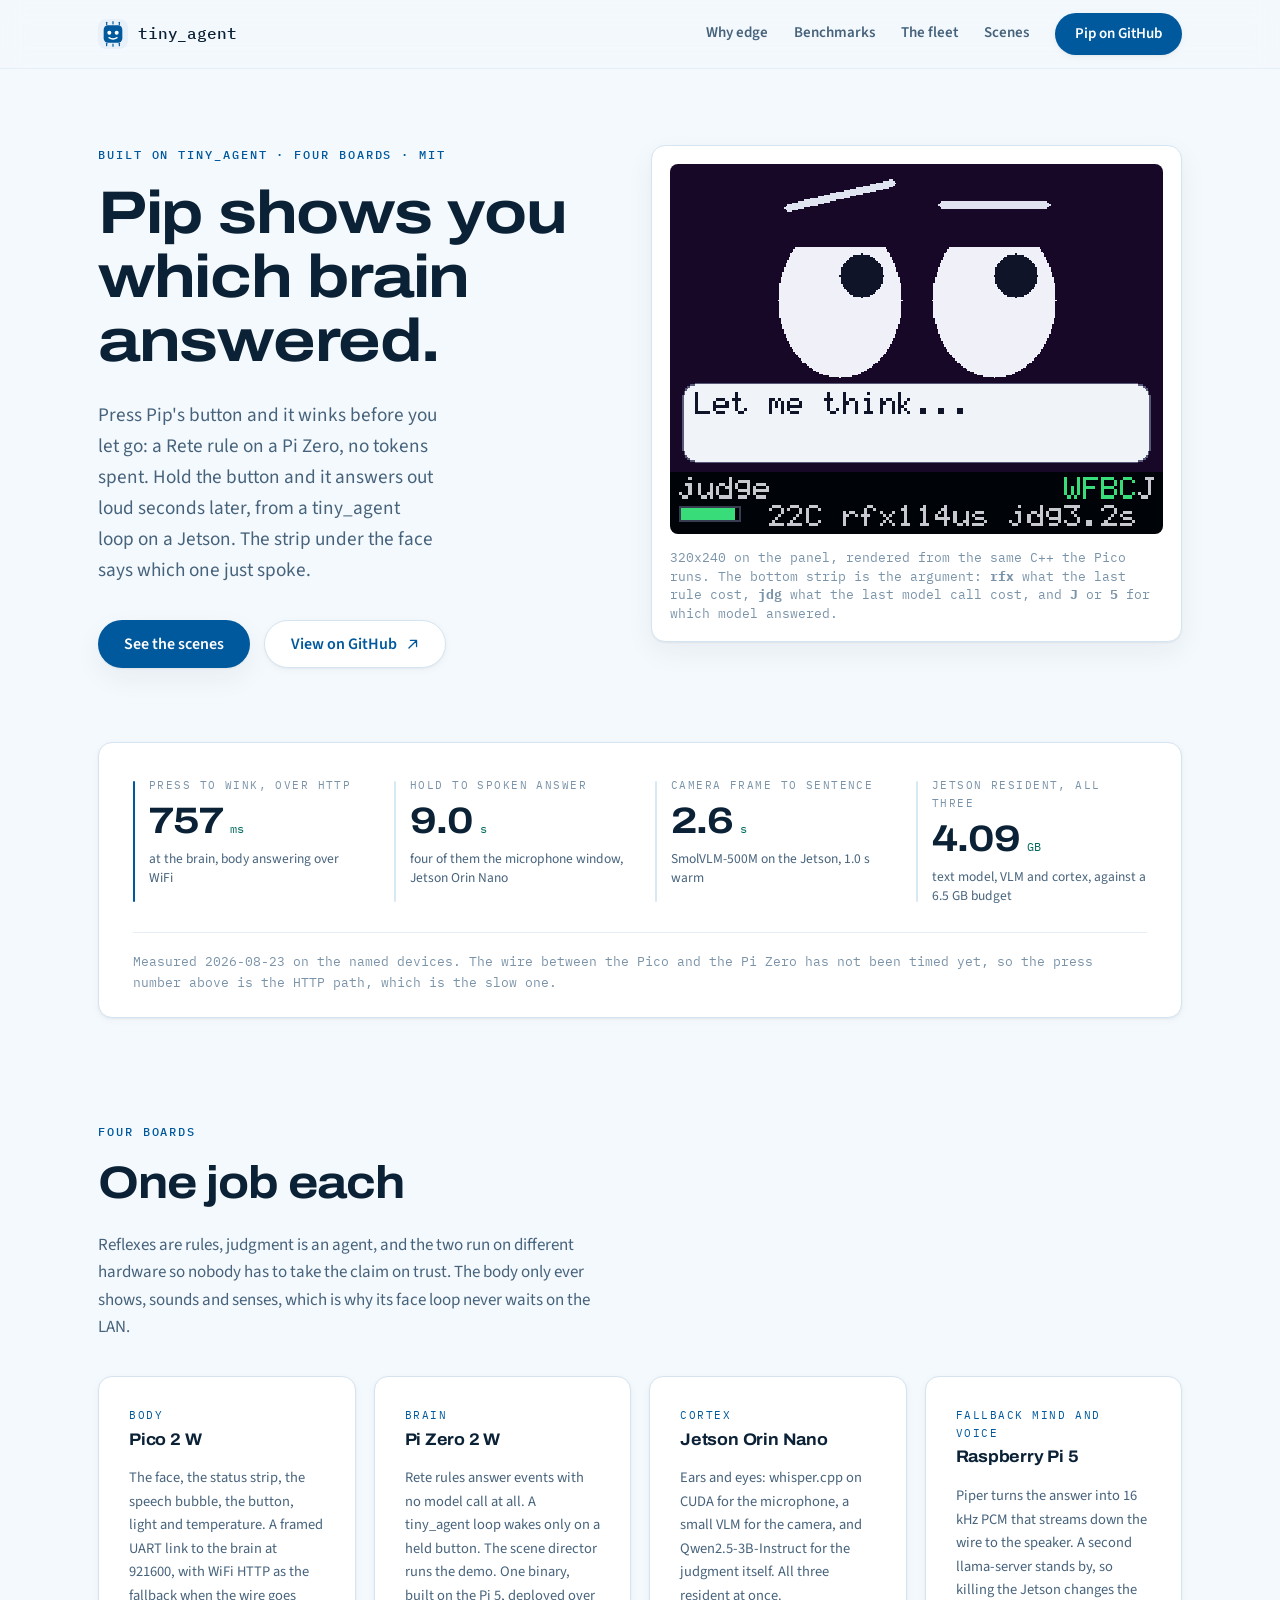
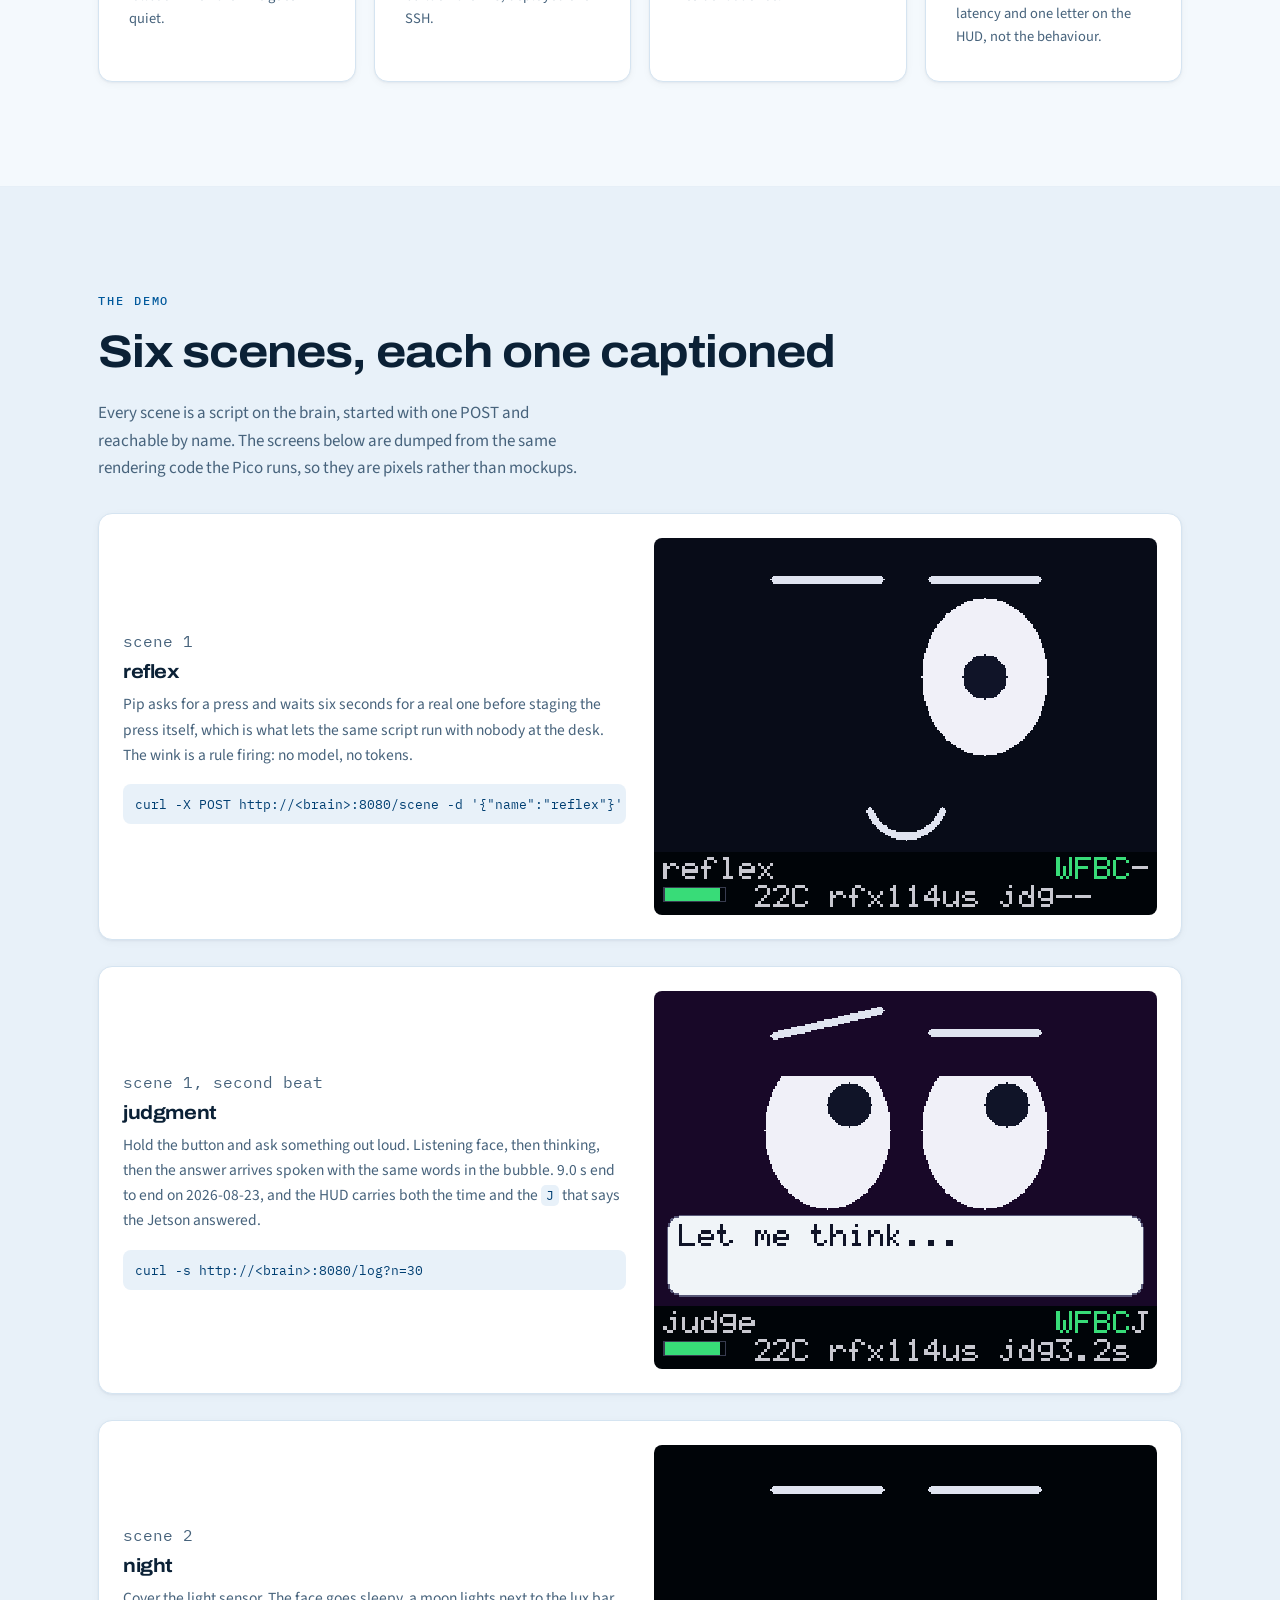
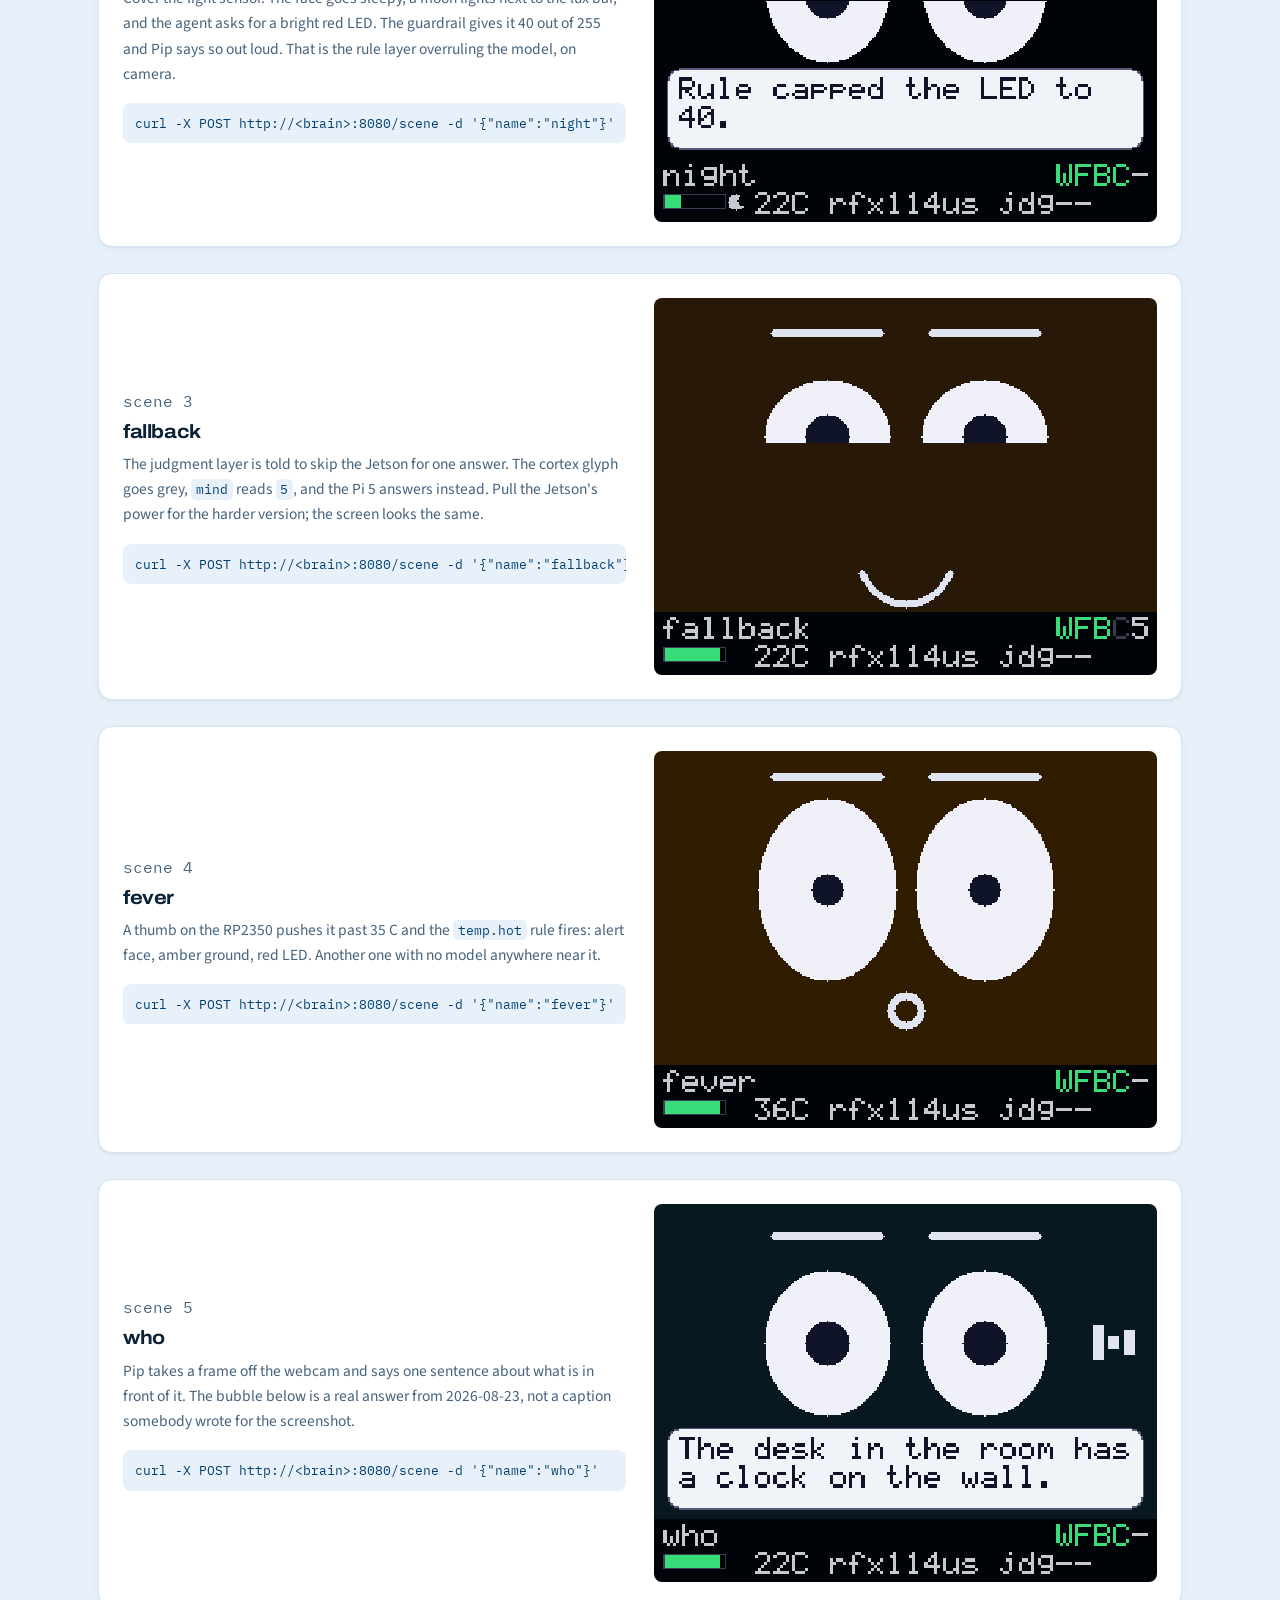
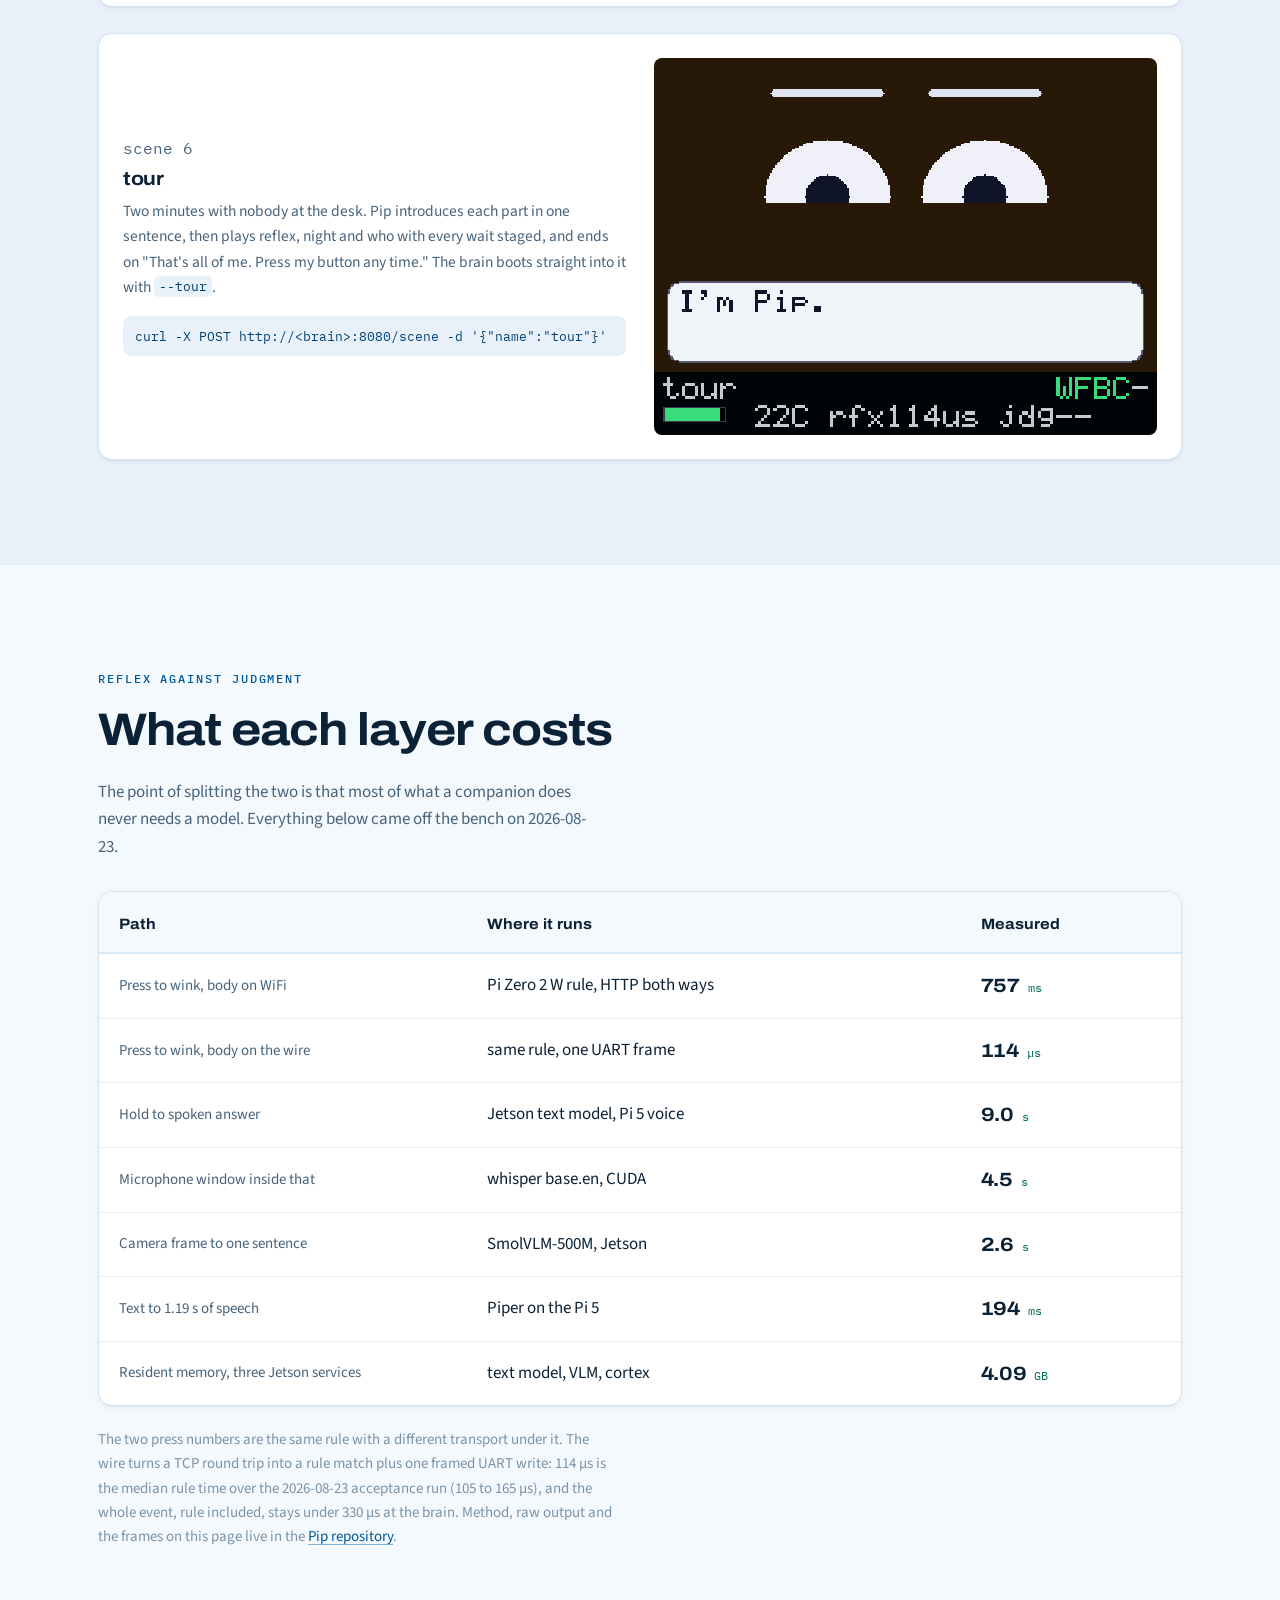
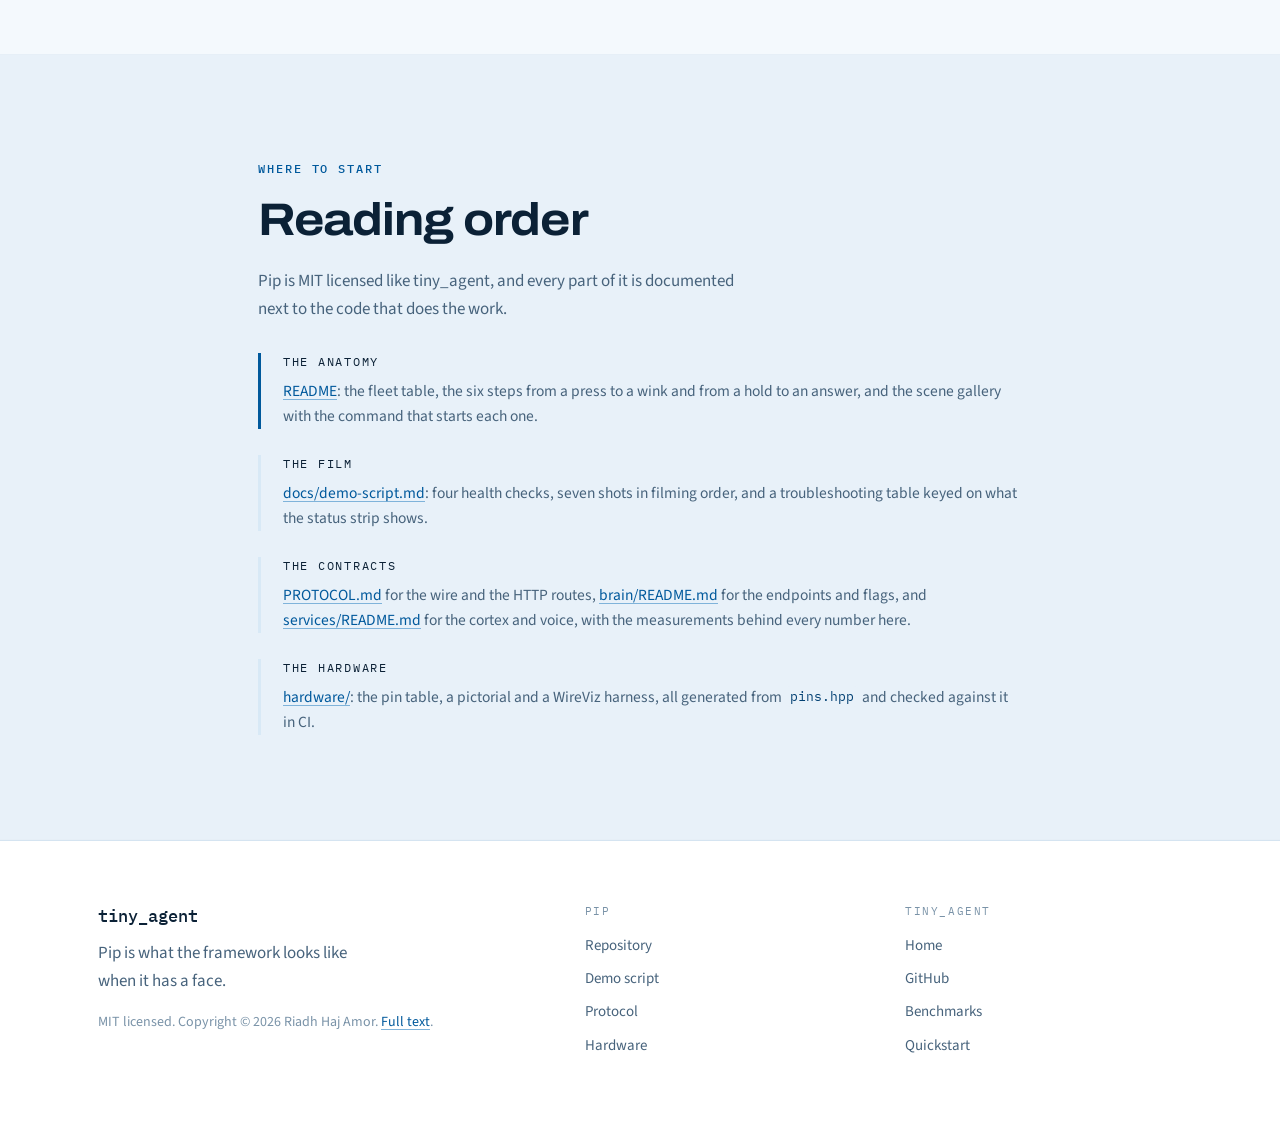
==== commit 423cdec9: "site: Pip page carries the measured wire and hold numbers, re-rendered frames" ====
--- a/site/pip.html
+++ b/site/pip.html
@@ -105,7 +105,7 @@
 
     <div class="pip-hero-art rise" data-rise="3">
       <img class="screen" src="assets/pip/judge.png" width="640" height="480"
-           alt="Pip's screen: a violet thinking face over a speech bubble reading Let me think, and a status strip reading judge, 22C, jdg 9.7s, with the letters W F B C J.">
+           alt="Pip's screen: a violet thinking face over a speech bubble reading Let me think, and a status strip reading judge, 22C, jdg 3.2s, with the letters W F B C J.">
       <p class="screen-cap">320x240 on the panel, rendered from the same C++ the Pico runs.
         The bottom strip is the argument: <b>rfx</b> what the last rule cost,
         <b>jdg</b> what the last model call cost, and <b>J</b> or <b>5</b> for which model
@@ -123,7 +123,7 @@
         </div>
         <div class="spec">
           <p class="spec-key">hold to spoken answer</p>
-          <p class="spec-val">9.8<span class="unit">s</span></p>
+          <p class="spec-val">9.0<span class="unit">s</span></p>
           <p class="spec-src">four of them the microphone window, Jetson Orin Nano</p>
         </div>
         <div class="spec">
@@ -215,13 +215,13 @@
           <p class="scene-name">scene 1, second beat</p>
           <h3>judgment</h3>
           <p>Hold the button and ask something out loud. Listening face, then thinking, then
-            the answer arrives spoken with the same words in the bubble. 9.8 s end to end on
+            the answer arrives spoken with the same words in the bubble. 9.0 s end to end on
             2026-08-23, and the HUD carries both the time and the <code>J</code> that says
             the Jetson answered.</p>
           <code class="cmd">curl -s http://&lt;brain&gt;:8080/log?n=30</code>
         </div>
         <img class="screen" src="assets/pip/judge.png" width="640" height="480"
-             alt="Violet thinking face, speech bubble reading Let me think, strip reading jdg 9.7s and J.">
+             alt="Violet thinking face, speech bubble reading Let me think, strip reading jdg 3.2s and J.">
       </article>
 
       <article class="scene">
@@ -314,8 +314,8 @@
         </thead>
         <tbody>
           <tr><th scope="row">Press to wink, body on WiFi</th><td>Pi Zero 2 W rule, HTTP both ways</td><td><b>757</b> <i>ms</i></td></tr>
-          <tr><th scope="row">Press to wink, body on the wire</th><td>same rule, one UART frame</td><td class="na">not timed yet</td></tr>
-          <tr><th scope="row">Hold to spoken answer</th><td>Jetson text model, Pi 5 voice</td><td><b>9.8</b> <i>s</i></td></tr>
+          <tr><th scope="row">Press to wink, body on the wire</th><td>same rule, one UART frame</td><td><b>114</b> <i>µs</i></td></tr>
+          <tr><th scope="row">Hold to spoken answer</th><td>Jetson text model, Pi 5 voice</td><td><b>9.0</b> <i>s</i></td></tr>
           <tr><th scope="row">Microphone window inside that</th><td>whisper base.en, CUDA</td><td><b>4.5</b> <i>s</i></td></tr>
           <tr><th scope="row">Camera frame to one sentence</th><td>SmolVLM-500M, Jetson</td><td><b>2.6</b> <i>s</i></td></tr>
           <tr><th scope="row">Text to 1.19 s of speech</th><td>Piper on the Pi 5</td><td><b>194</b> <i>ms</i></td></tr>
@@ -325,8 +325,9 @@
     </div>
 
     <p class="note">The two press numbers are the same rule with a different transport under
-      it. The wire exists to turn a TCP round trip into a rule match plus one framed UART
-      write, and until the bench times it, the honest number on this page is the HTTP one.
+      it. The wire turns a TCP round trip into a rule match plus one framed UART write:
+      114 µs is the median rule time over the 2026-08-23 acceptance run (105 to 165 µs),
+      and the whole event, rule included, stays under 330 µs at the brain.
       Method, raw output and the frames on this page live in the
       <a href="https://github.com/tinyagent-cc/pip">Pip repository</a>.</p>
   </div>
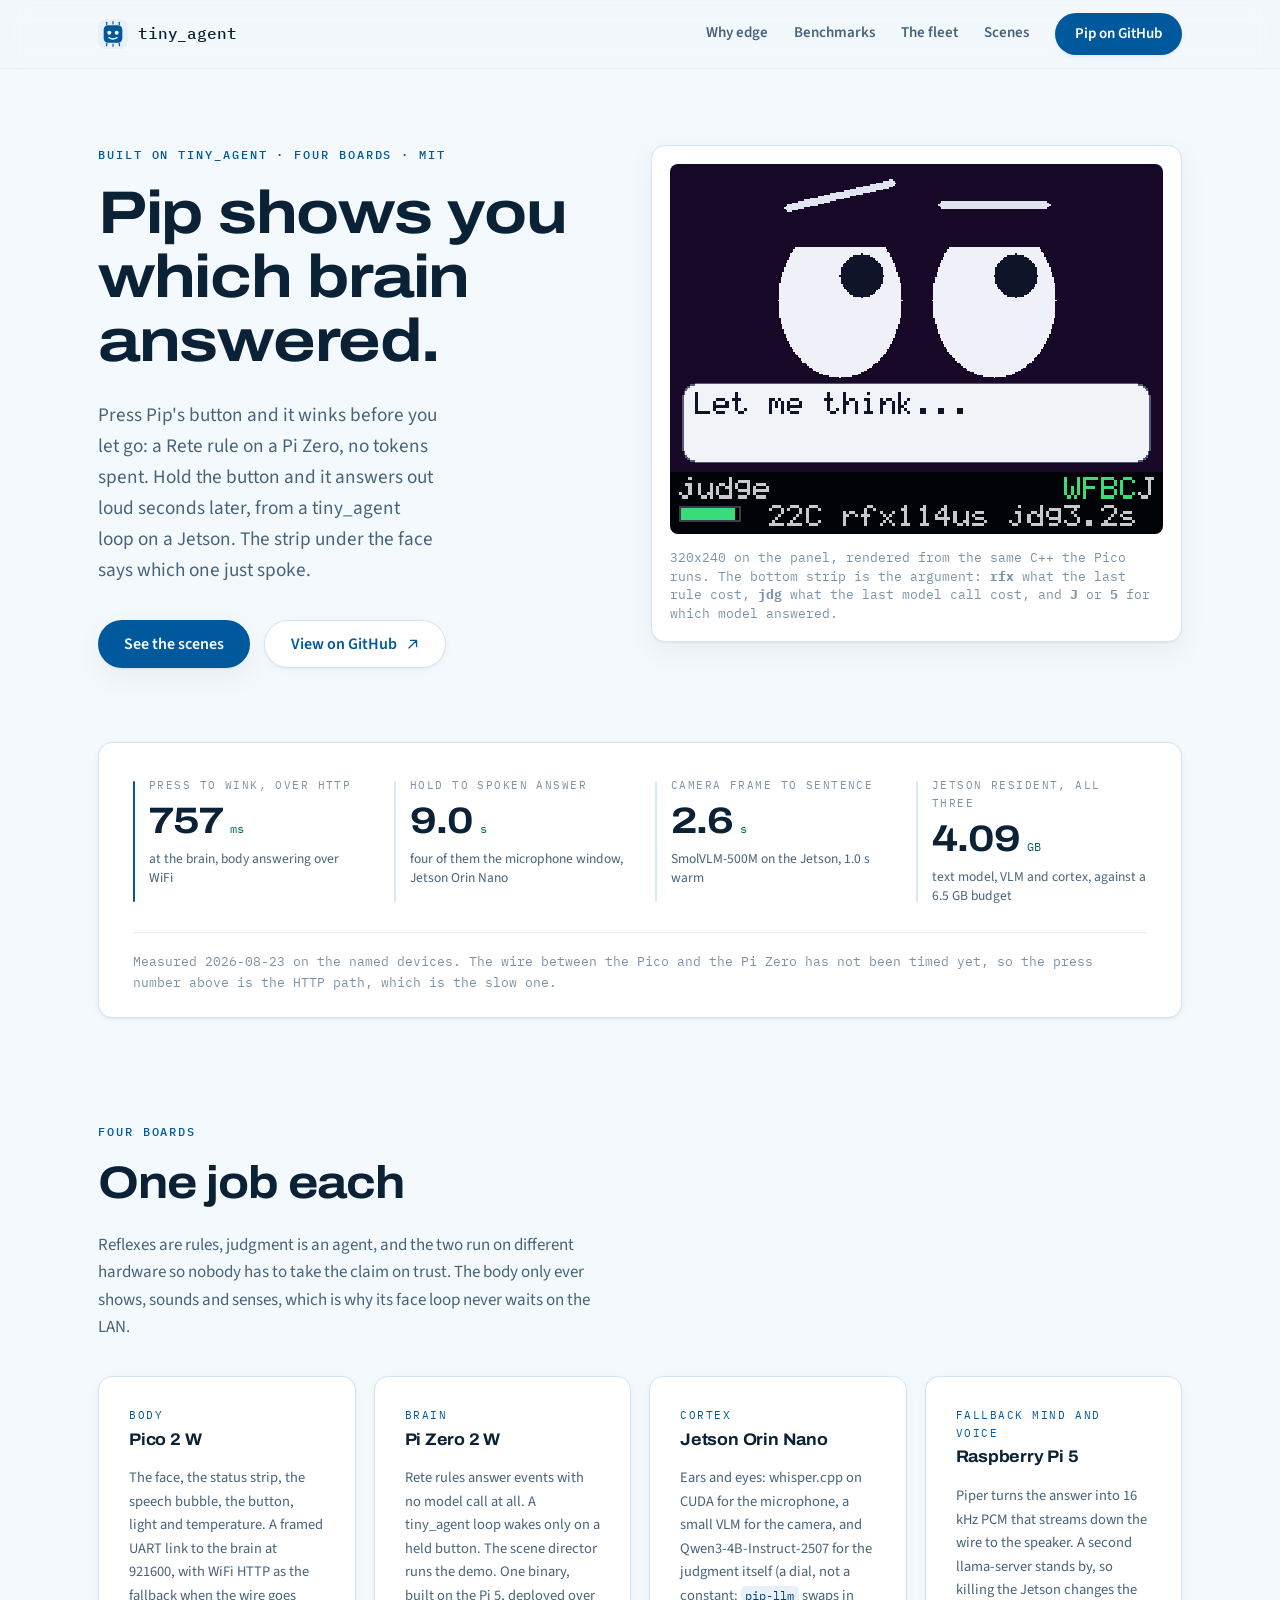
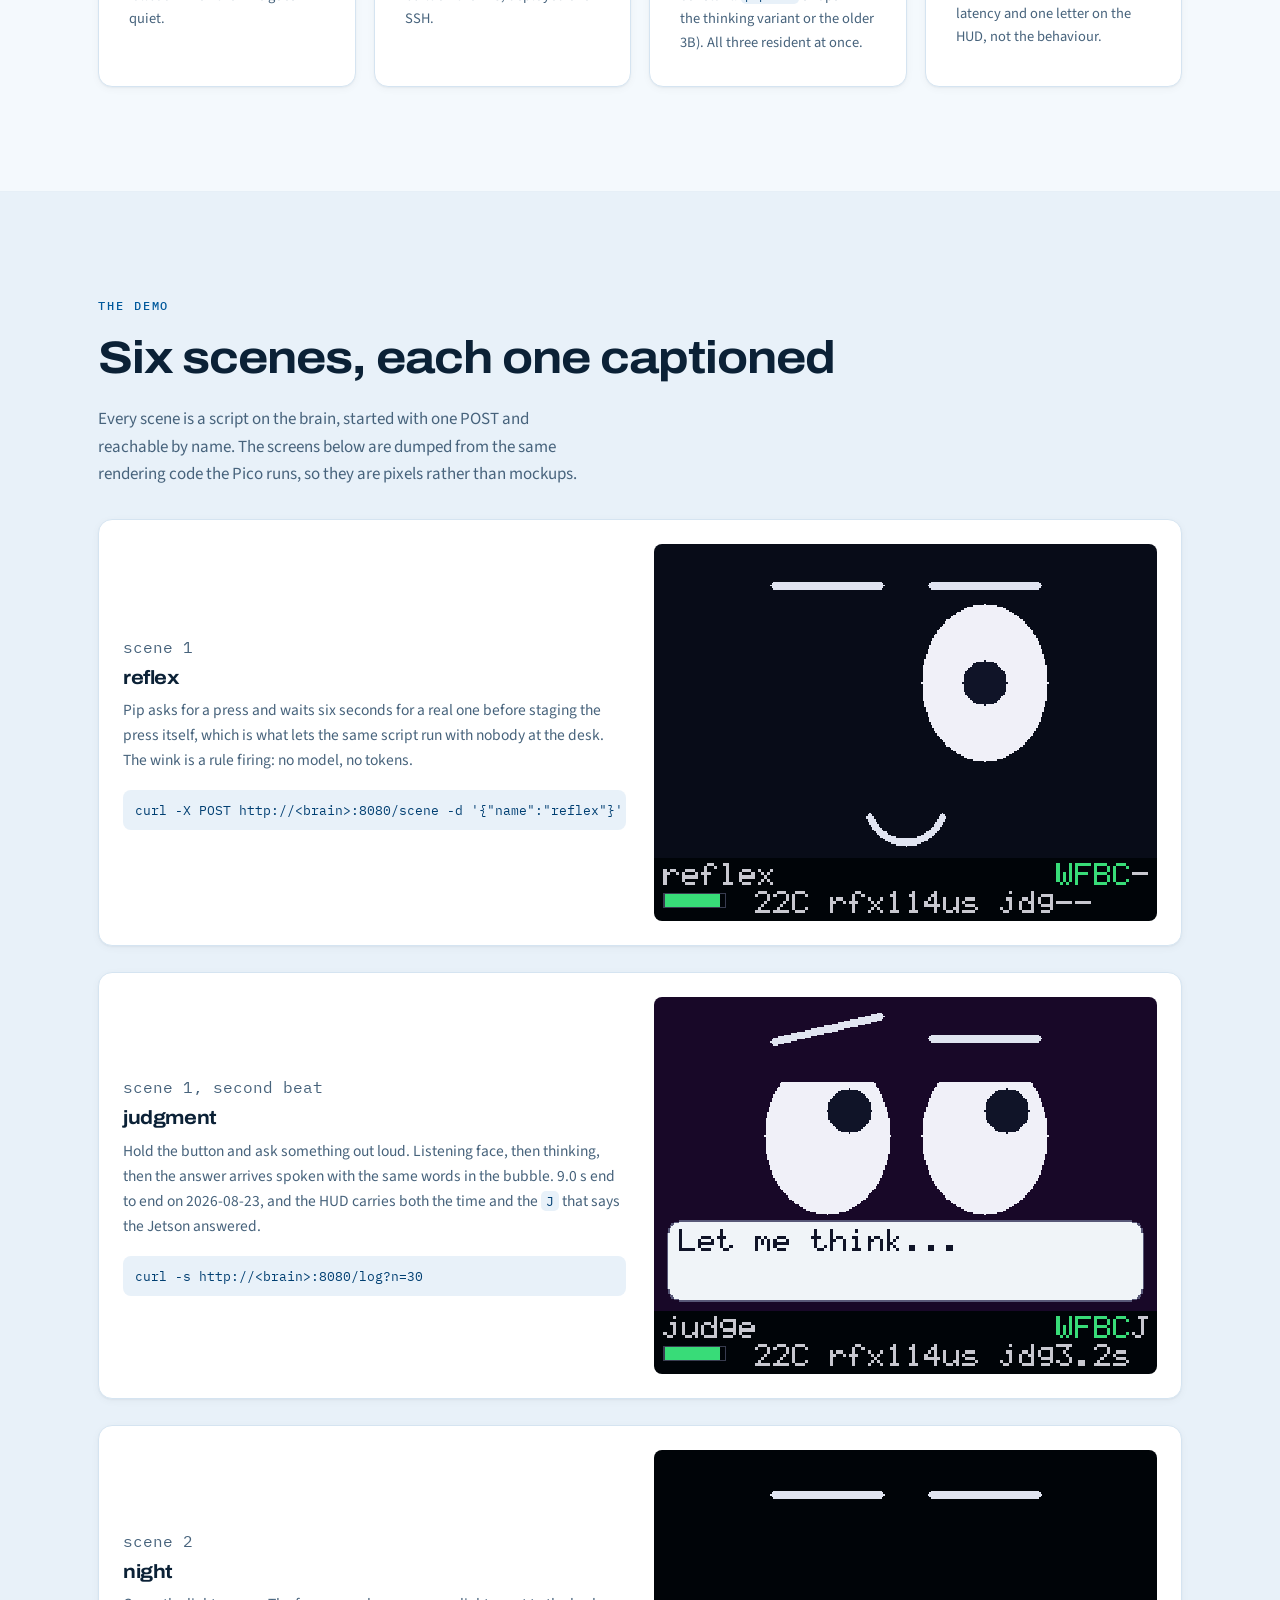
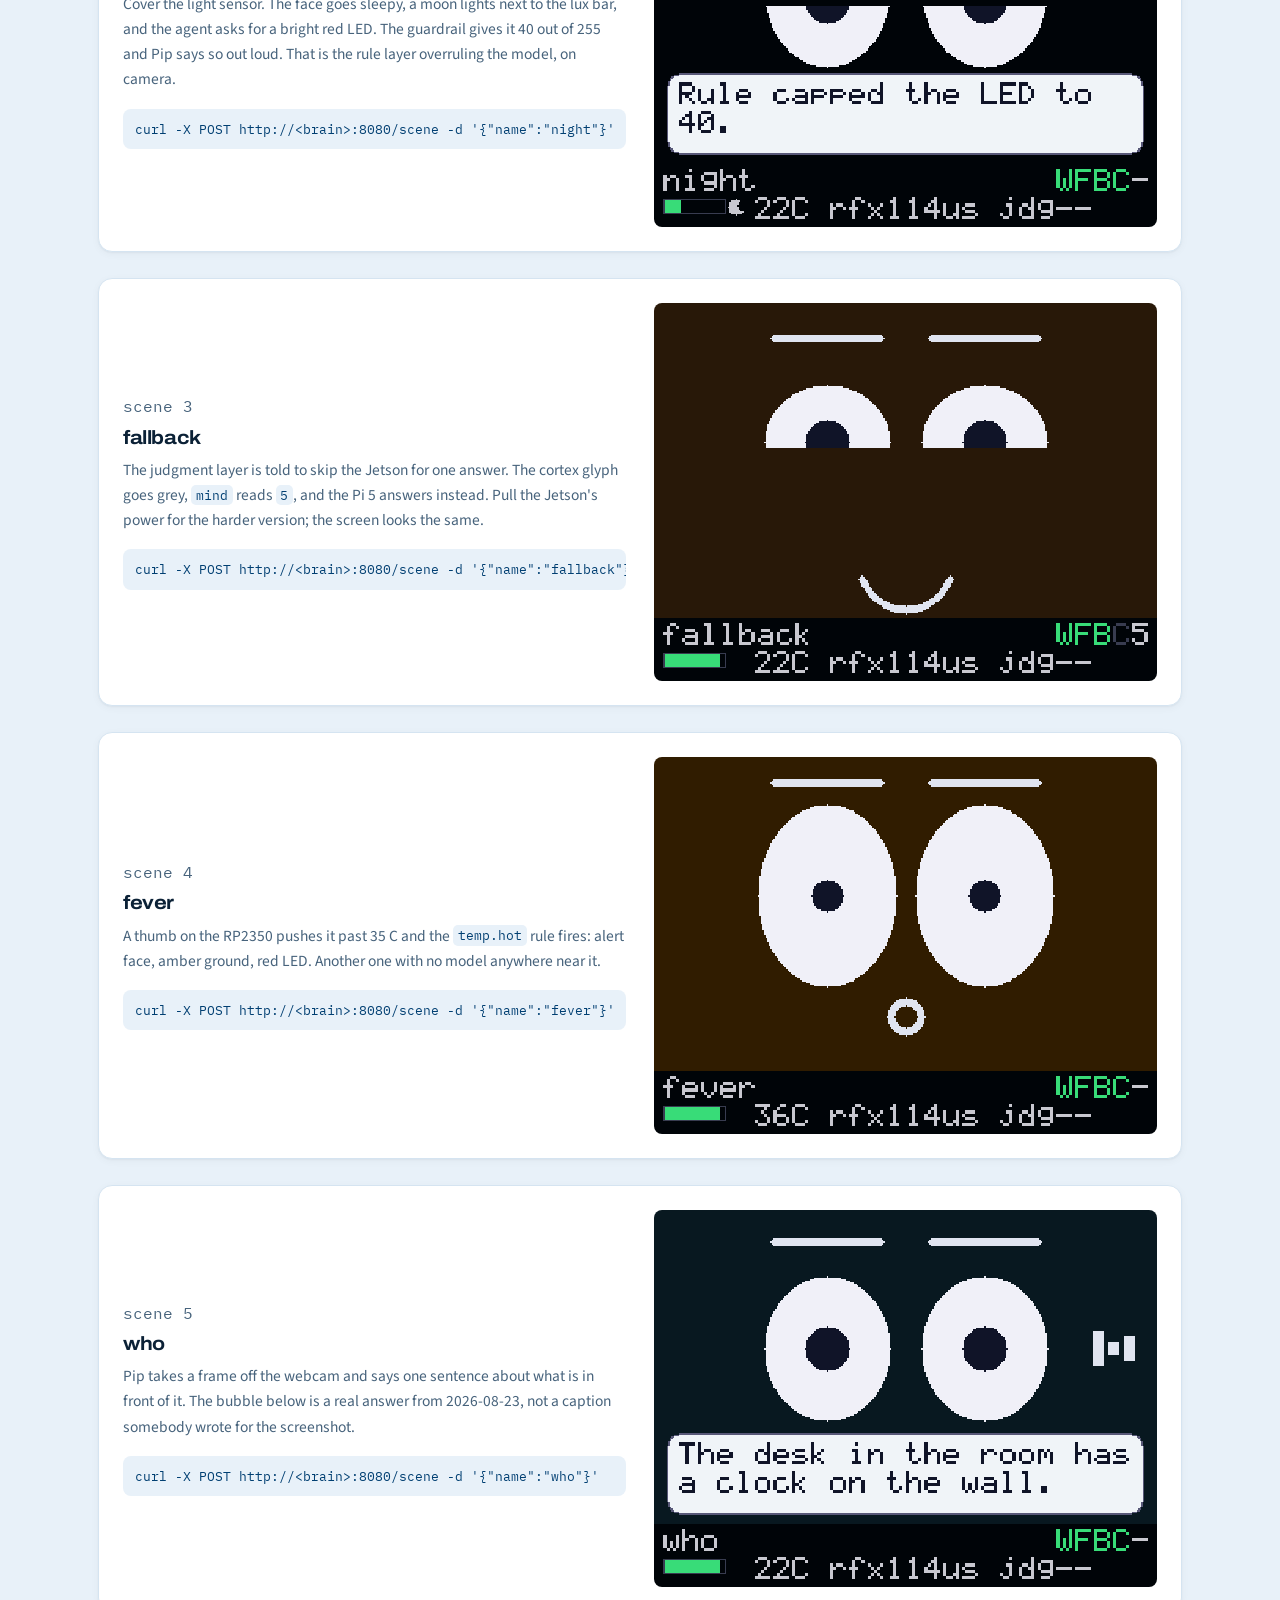
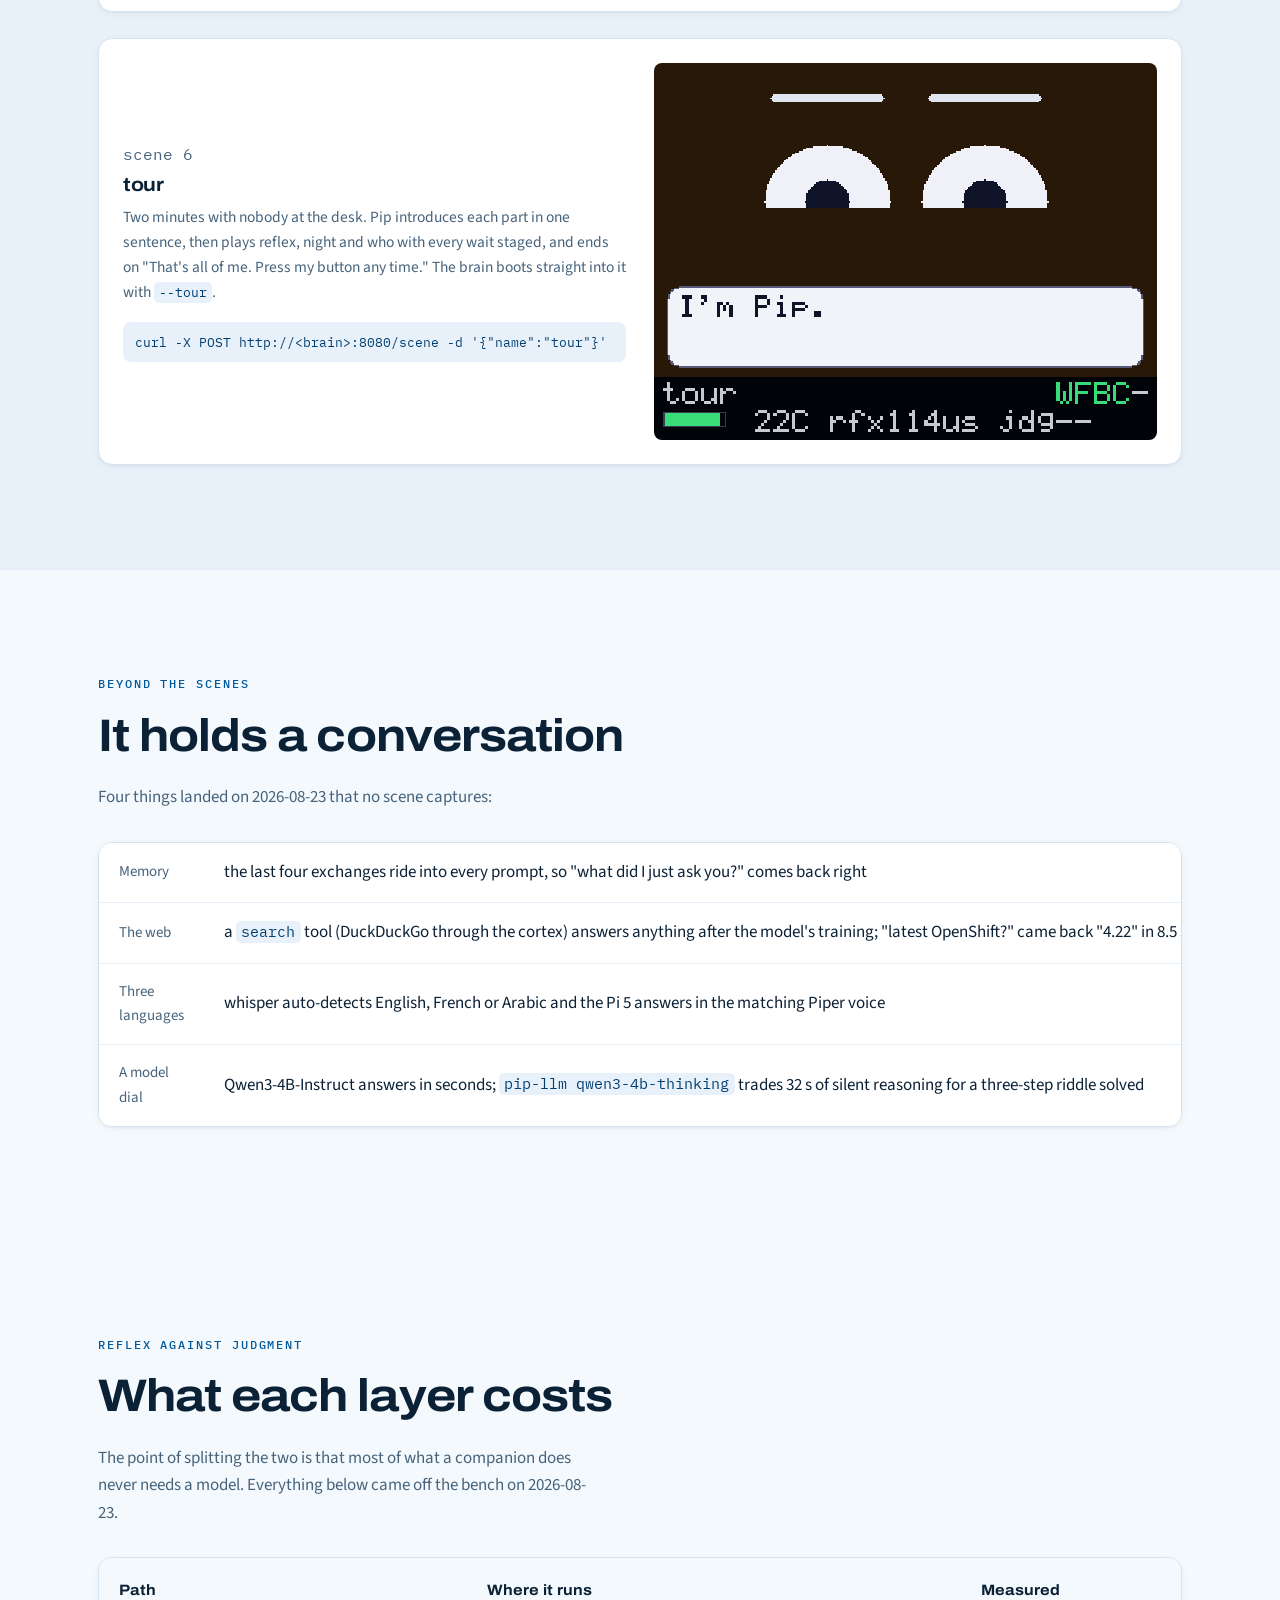
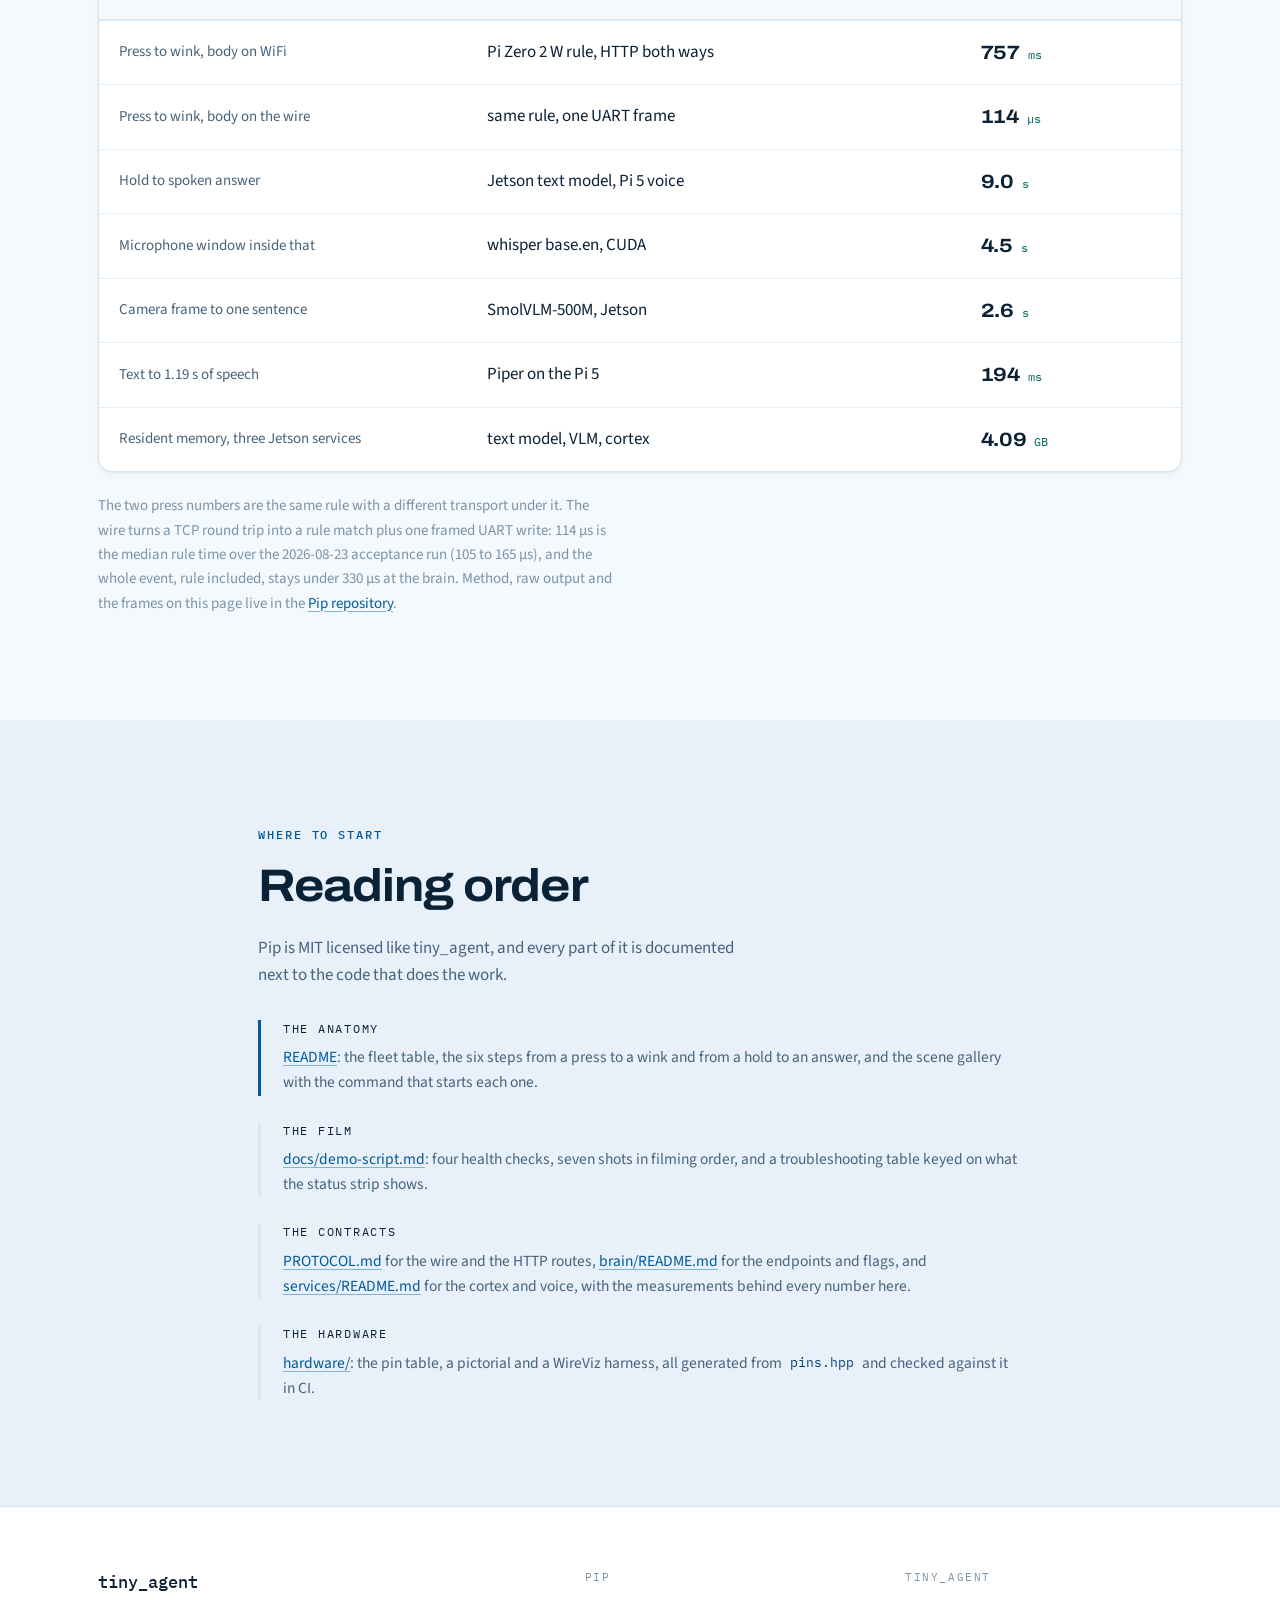
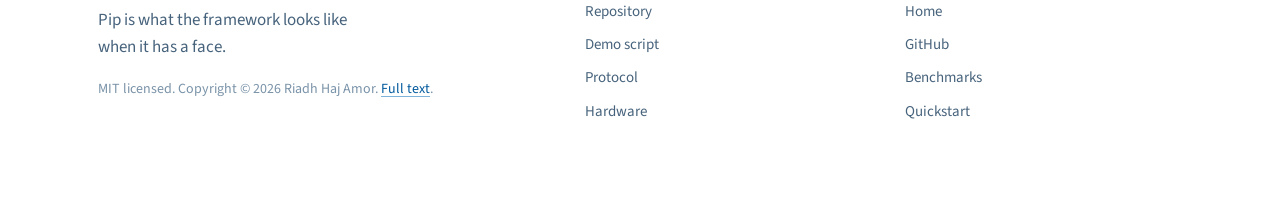
==== commit c7f291c9: "site: Pip conversation capabilities (memory, search, languages, model dial)" ====
--- a/site/pip.html
+++ b/site/pip.html
@@ -172,7 +172,8 @@
         <p class="role">cortex</p>
         <h3>Jetson Orin Nano</h3>
         <p>Ears and eyes: whisper.cpp on CUDA for the microphone, a small VLM for the
-          camera, and Qwen2.5-3B-Instruct for the judgment itself. All three resident at
+          camera, and Qwen3-4B-Instruct-2507 for the judgment itself (a dial, not a
+          constant: <code>pip-llm</code> swaps in the thinking variant or the older 3B). All three resident at
           once.</p>
       </article>
       <article class="card">
@@ -290,6 +291,26 @@
              alt="Happy face with a speech bubble reading I'm Pip, status strip captioned tour.">
       </article>
 
+    </div>
+  </div>
+</section>
+
+<!-- ──────────────────────────  CONVERSATION  ─────────────────────────── -->
+<section class="section" id="conversation">
+  <div class="wrap">
+    <p class="eyebrow">beyond the scenes</p>
+    <h2 class="h2">It holds a conversation</h2>
+    <p class="section-lede">Four things landed on 2026-08-23 that no scene captures:</p>
+    <div class="tablewrap">
+      <table class="datasheet">
+        <caption class="visually-hidden">Conversation capabilities</caption>
+        <tbody>
+          <tr><th scope="row">Memory</th><td>the last four exchanges ride into every prompt, so "what did I just ask you?" comes back right</td></tr>
+          <tr><th scope="row">The web</th><td>a <code>search</code> tool (DuckDuckGo through the cortex) answers anything after the model's training; "latest OpenShift?" came back "4.22" in 8.5 s</td></tr>
+          <tr><th scope="row">Three languages</th><td>whisper auto-detects English, French or Arabic and the Pi 5 answers in the matching Piper voice</td></tr>
+          <tr><th scope="row">A model dial</th><td>Qwen3-4B-Instruct answers in seconds; <code>pip-llm qwen3-4b-thinking</code> trades 32 s of silent reasoning for a three-step riddle solved</td></tr>
+        </tbody>
+      </table>
     </div>
   </div>
 </section>
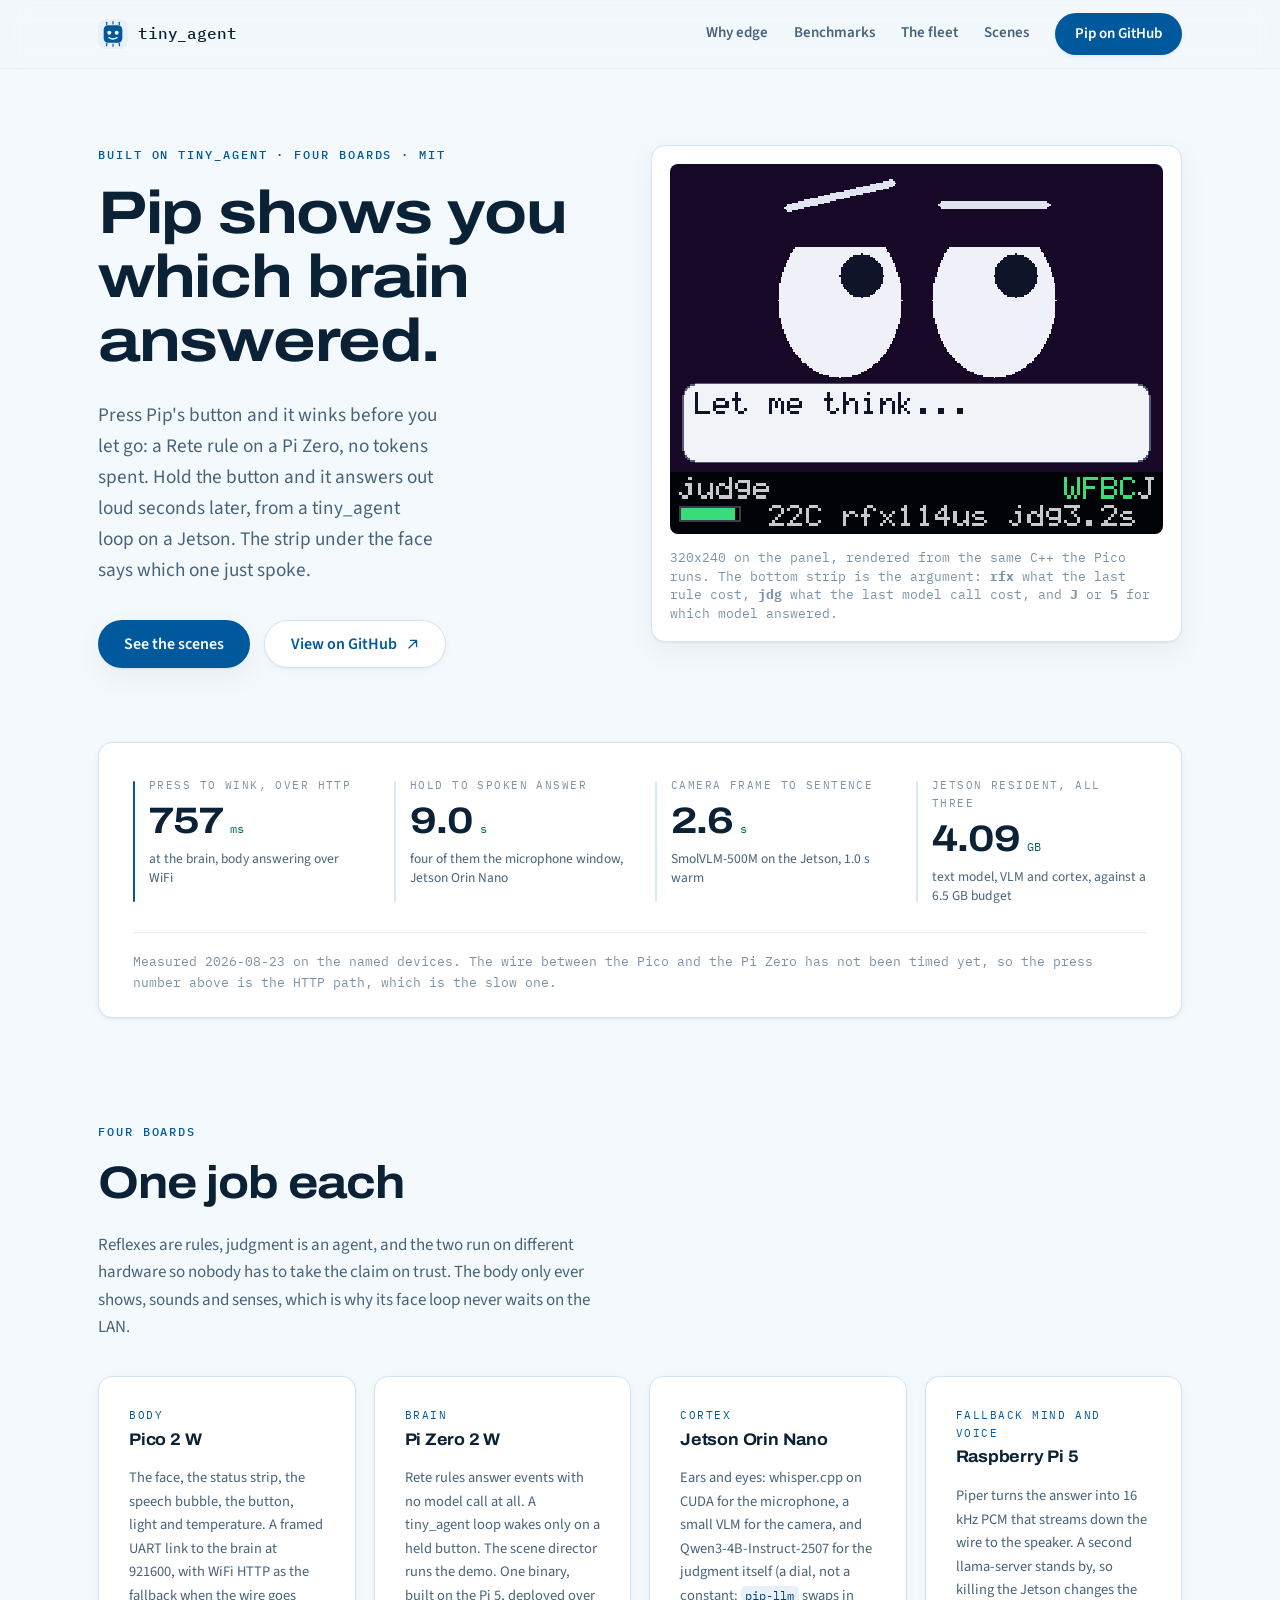
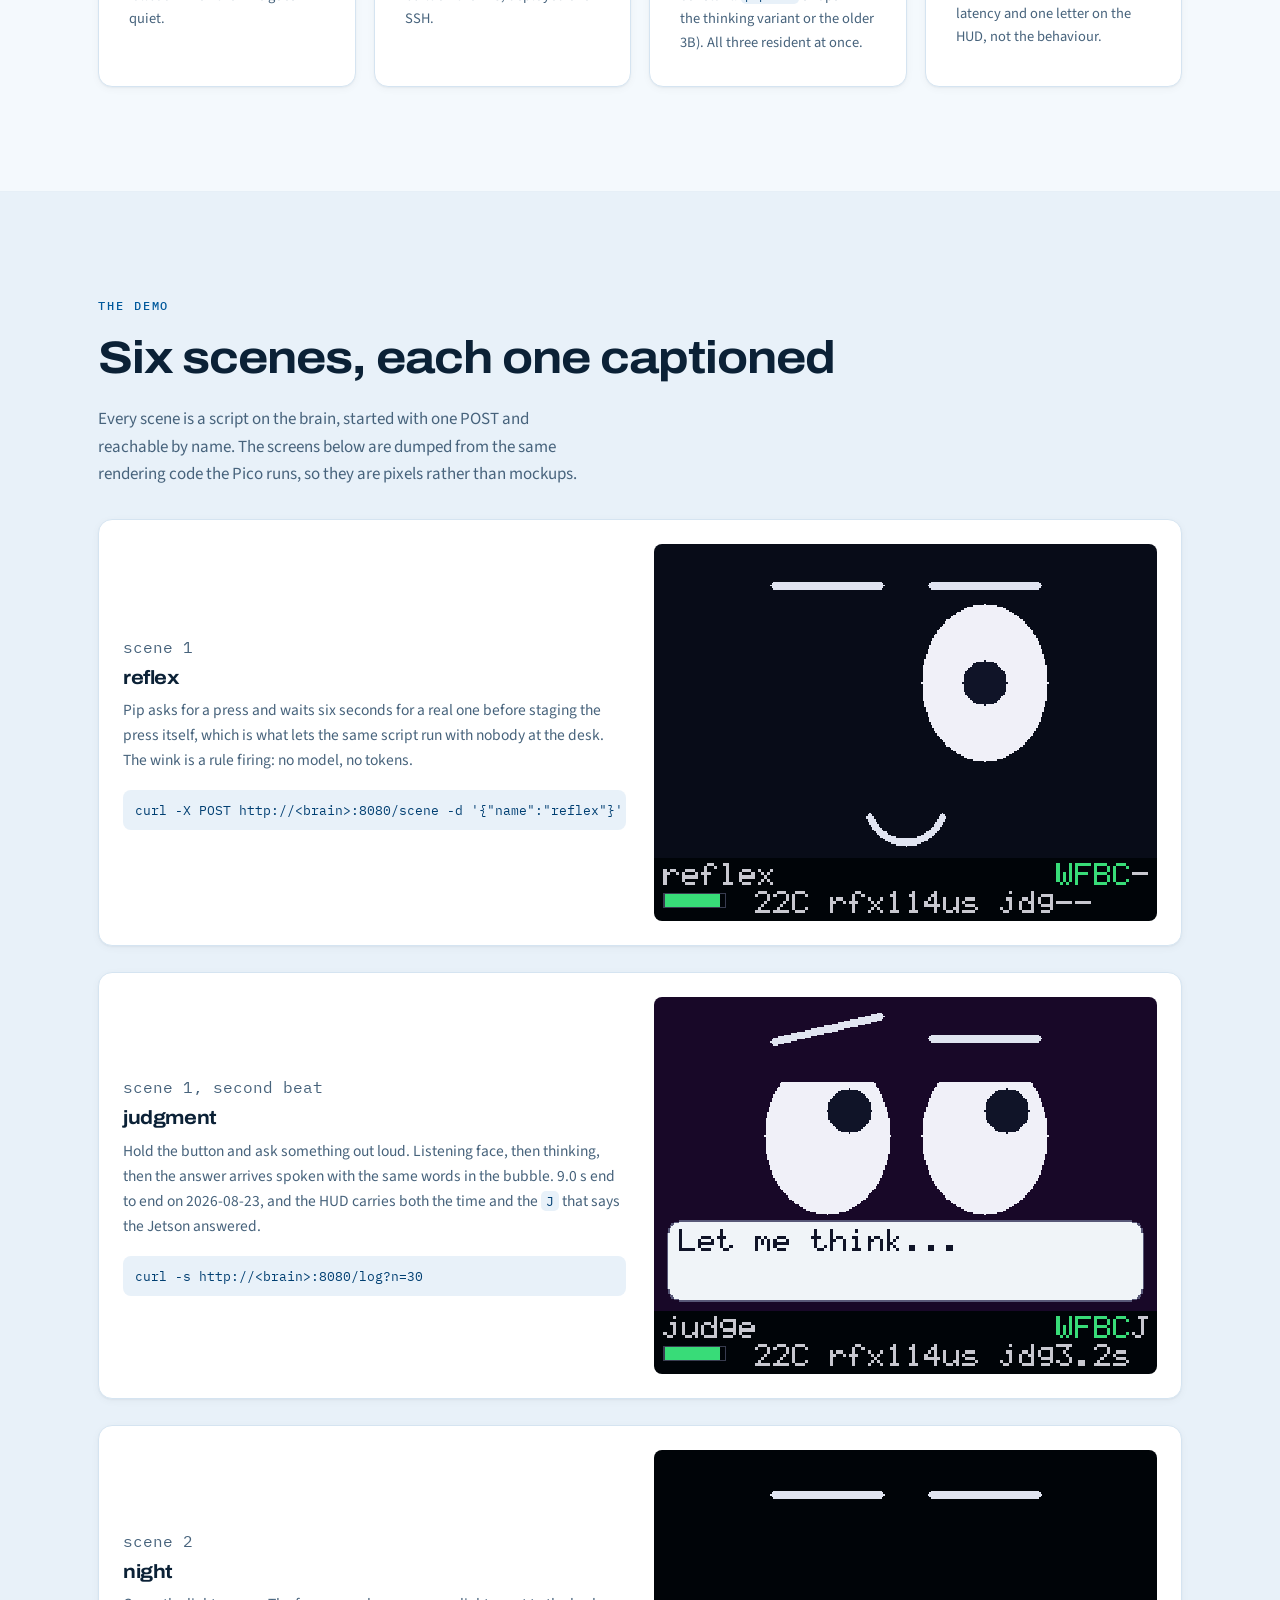
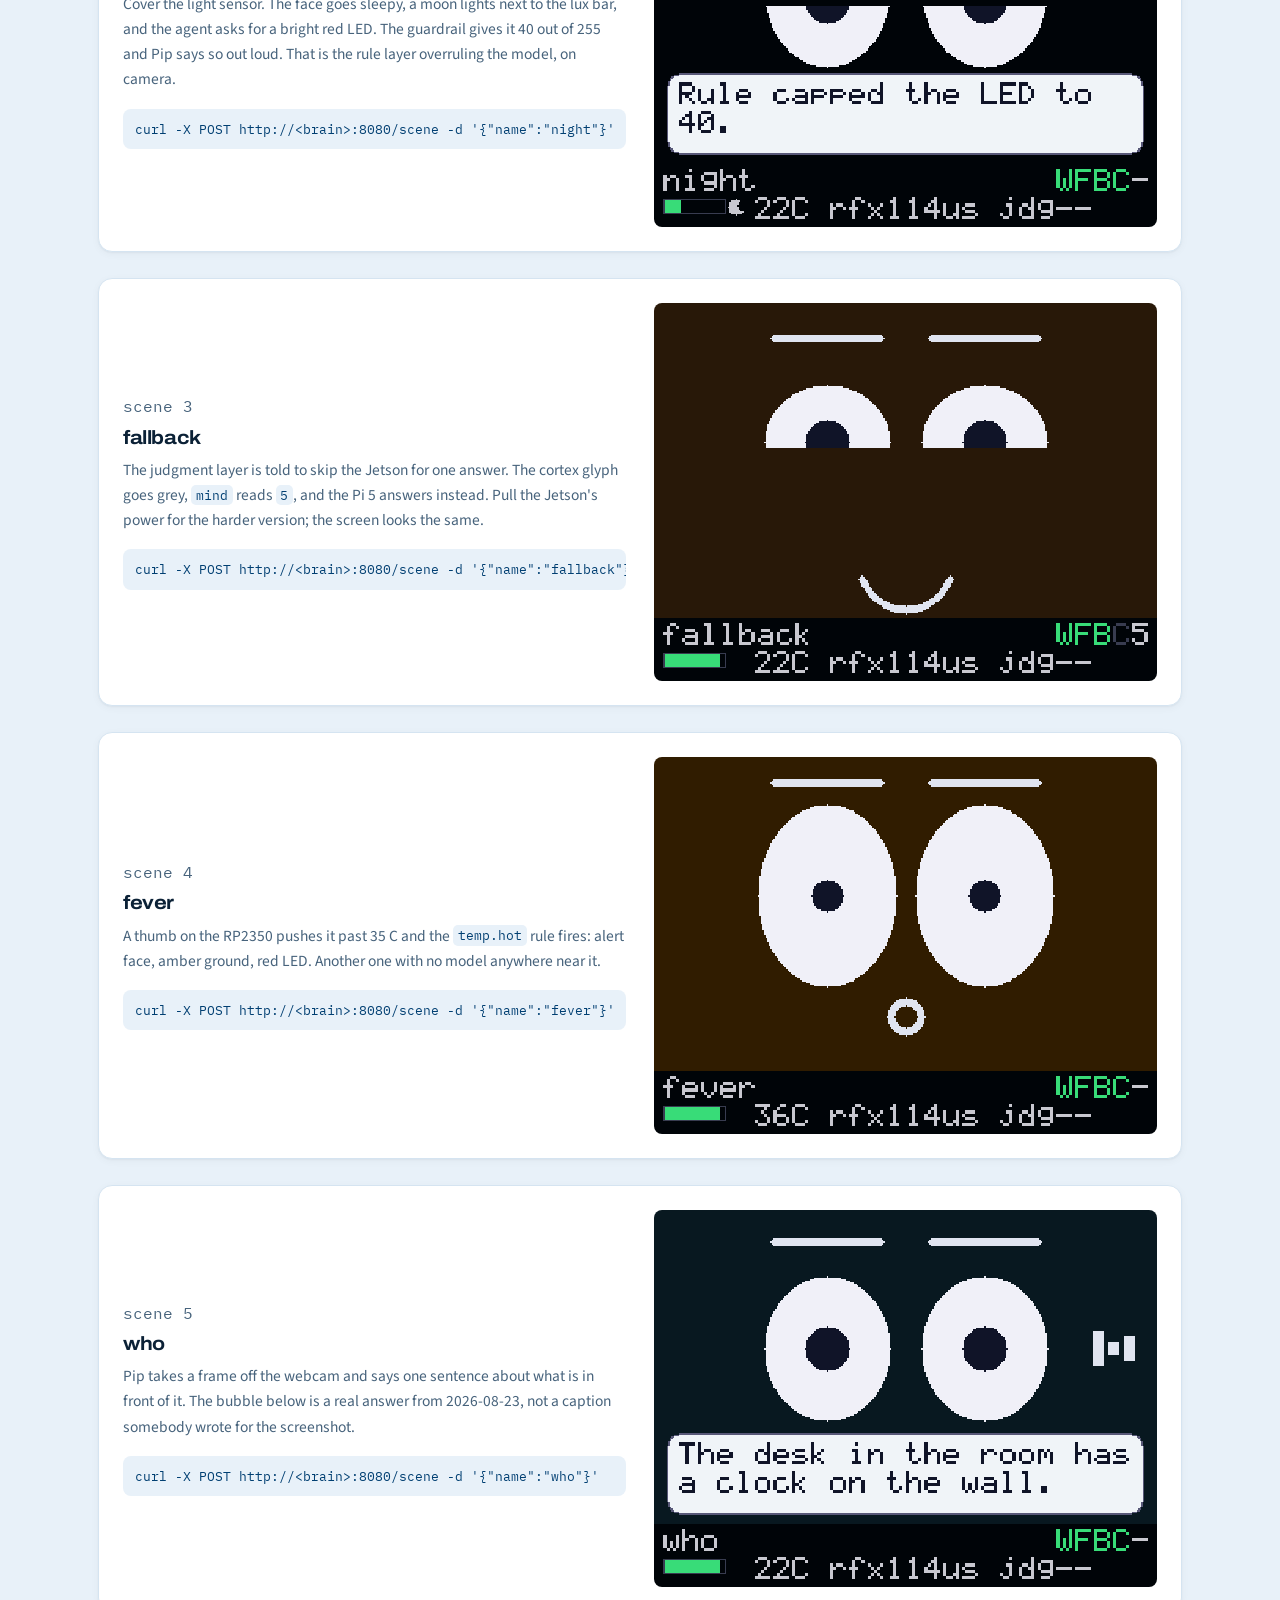
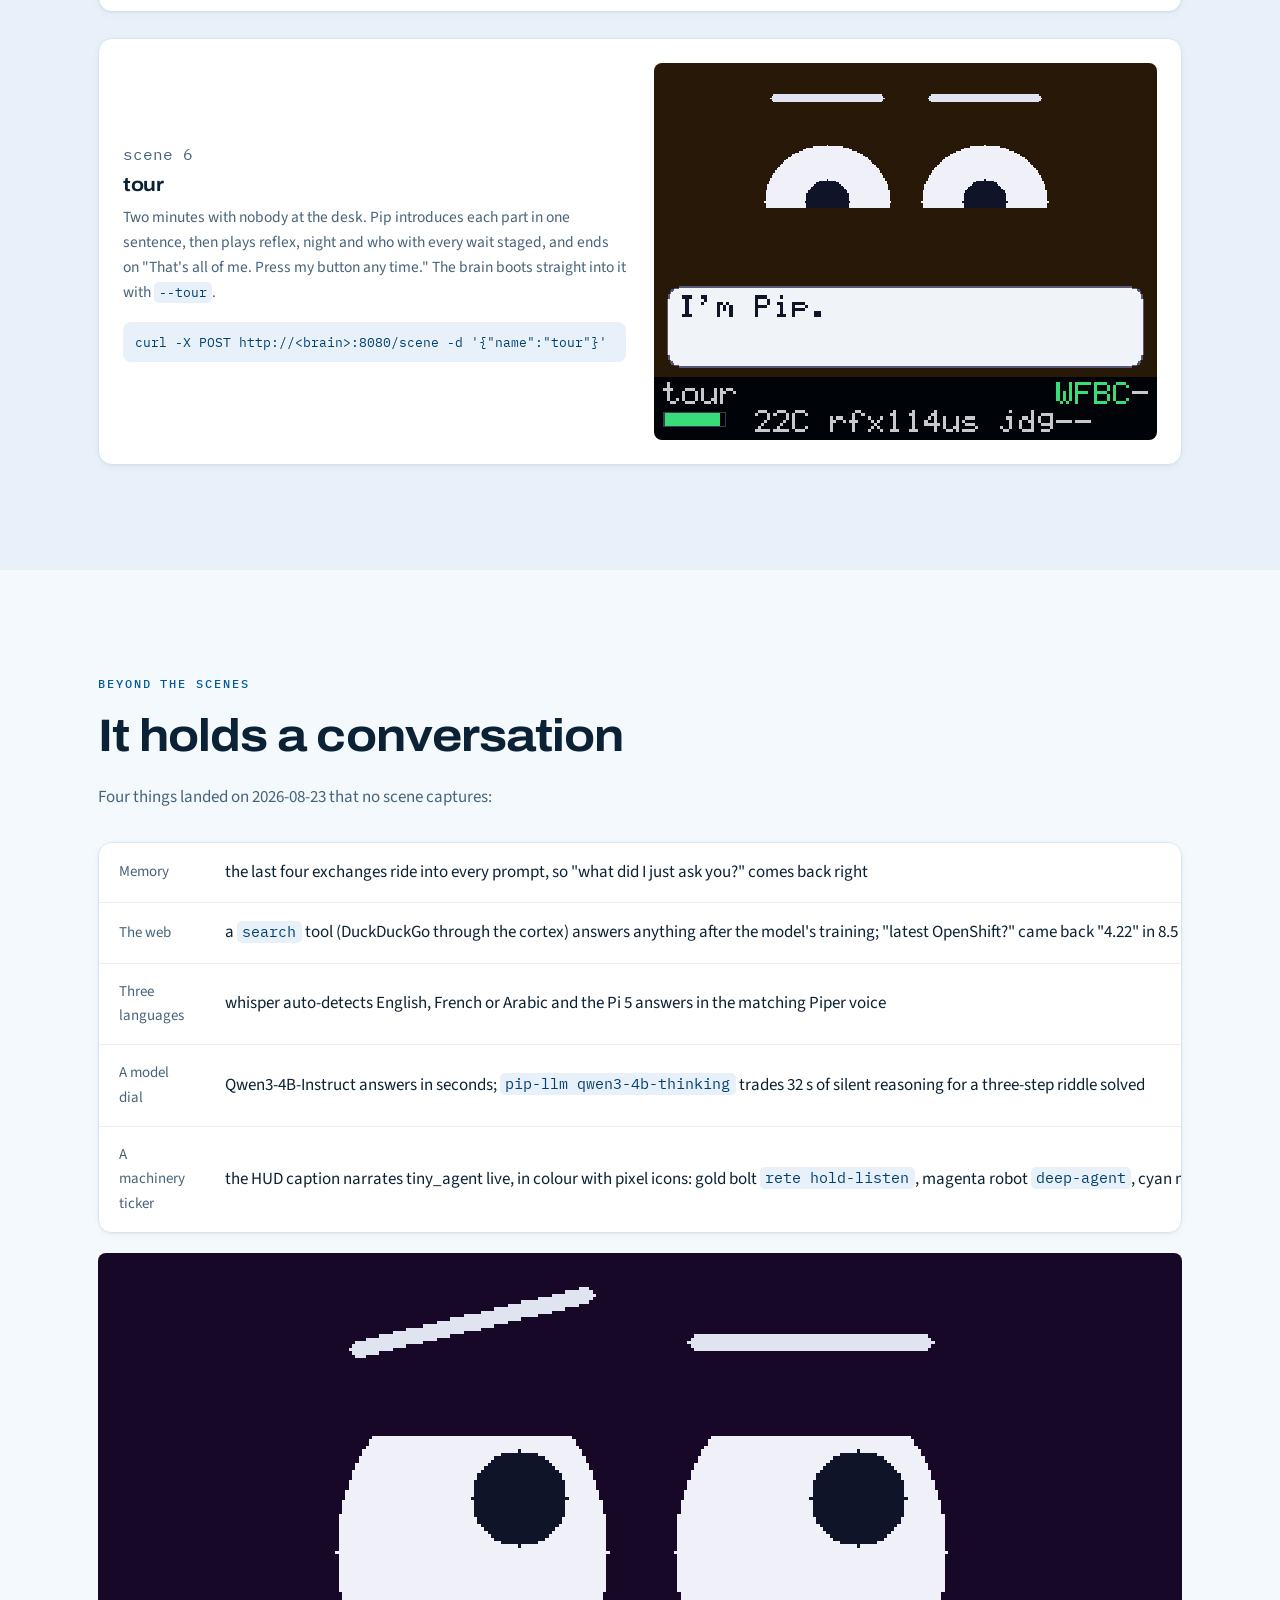
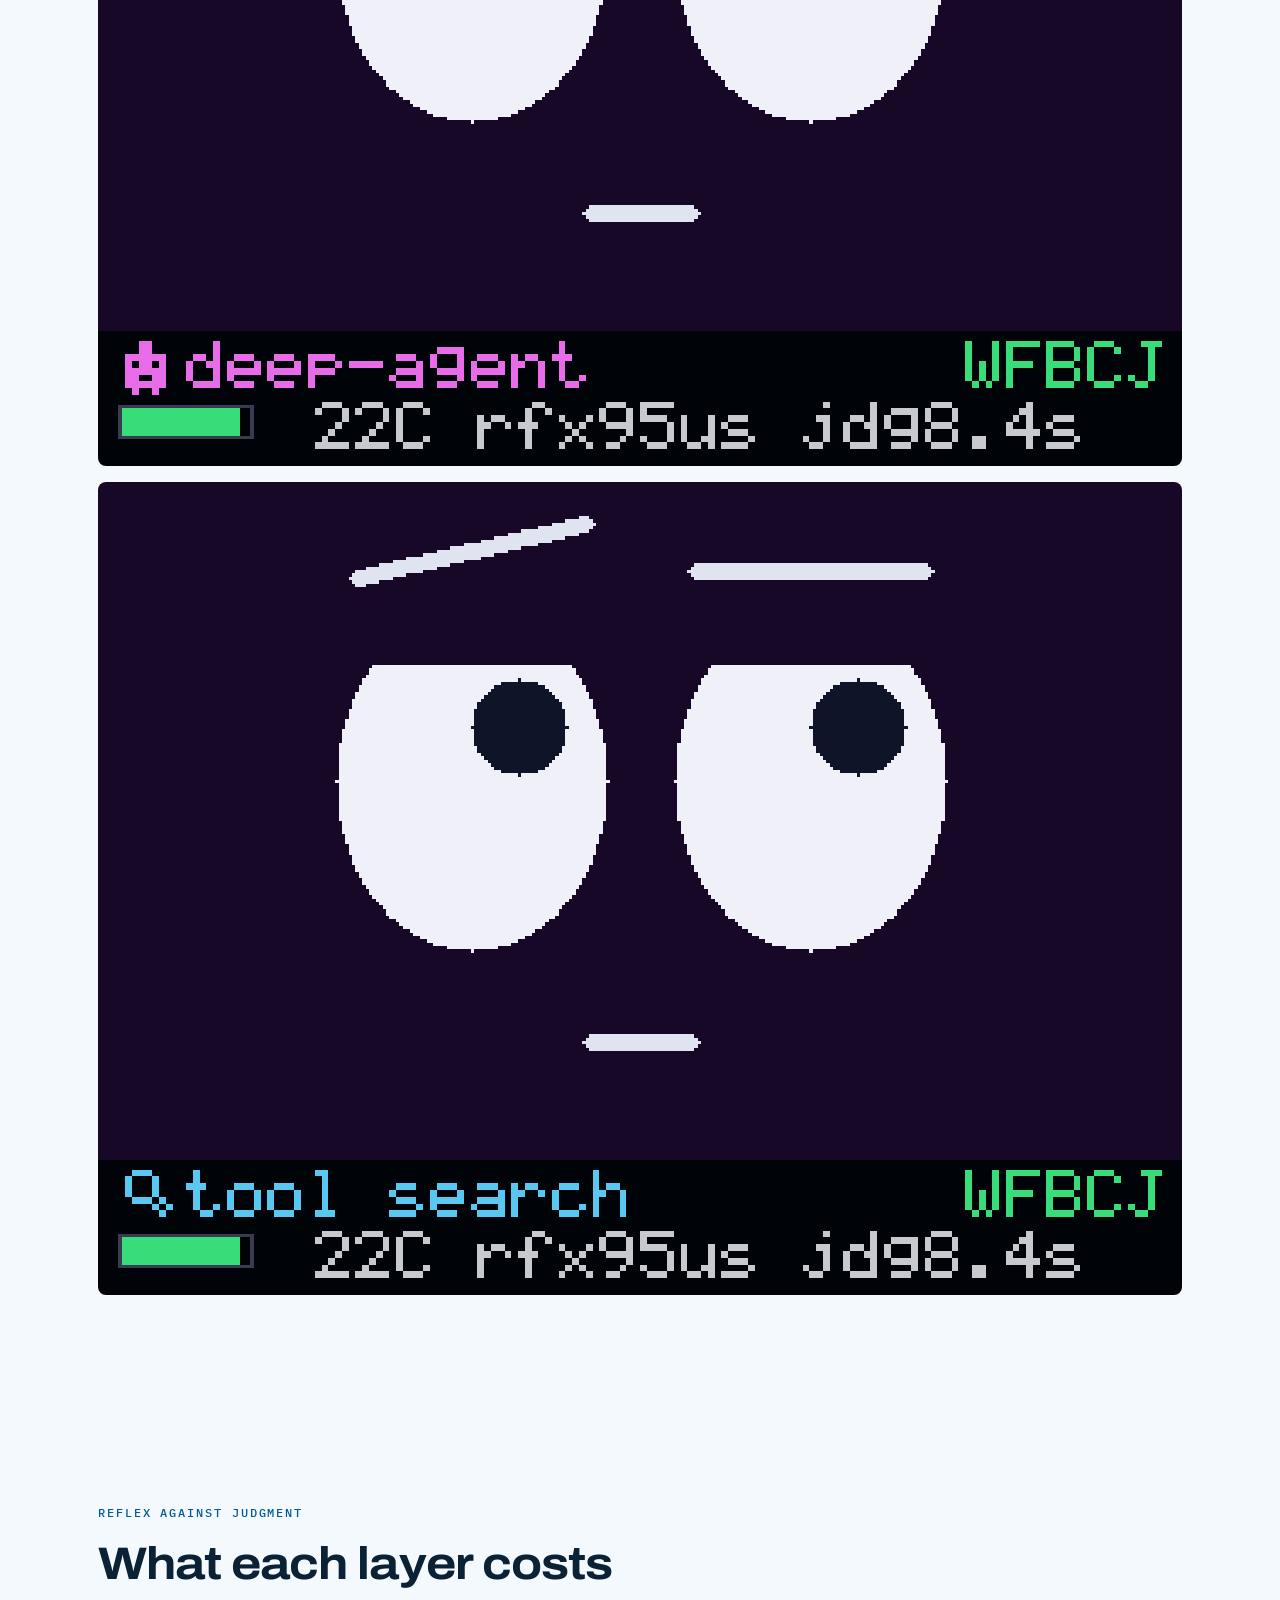
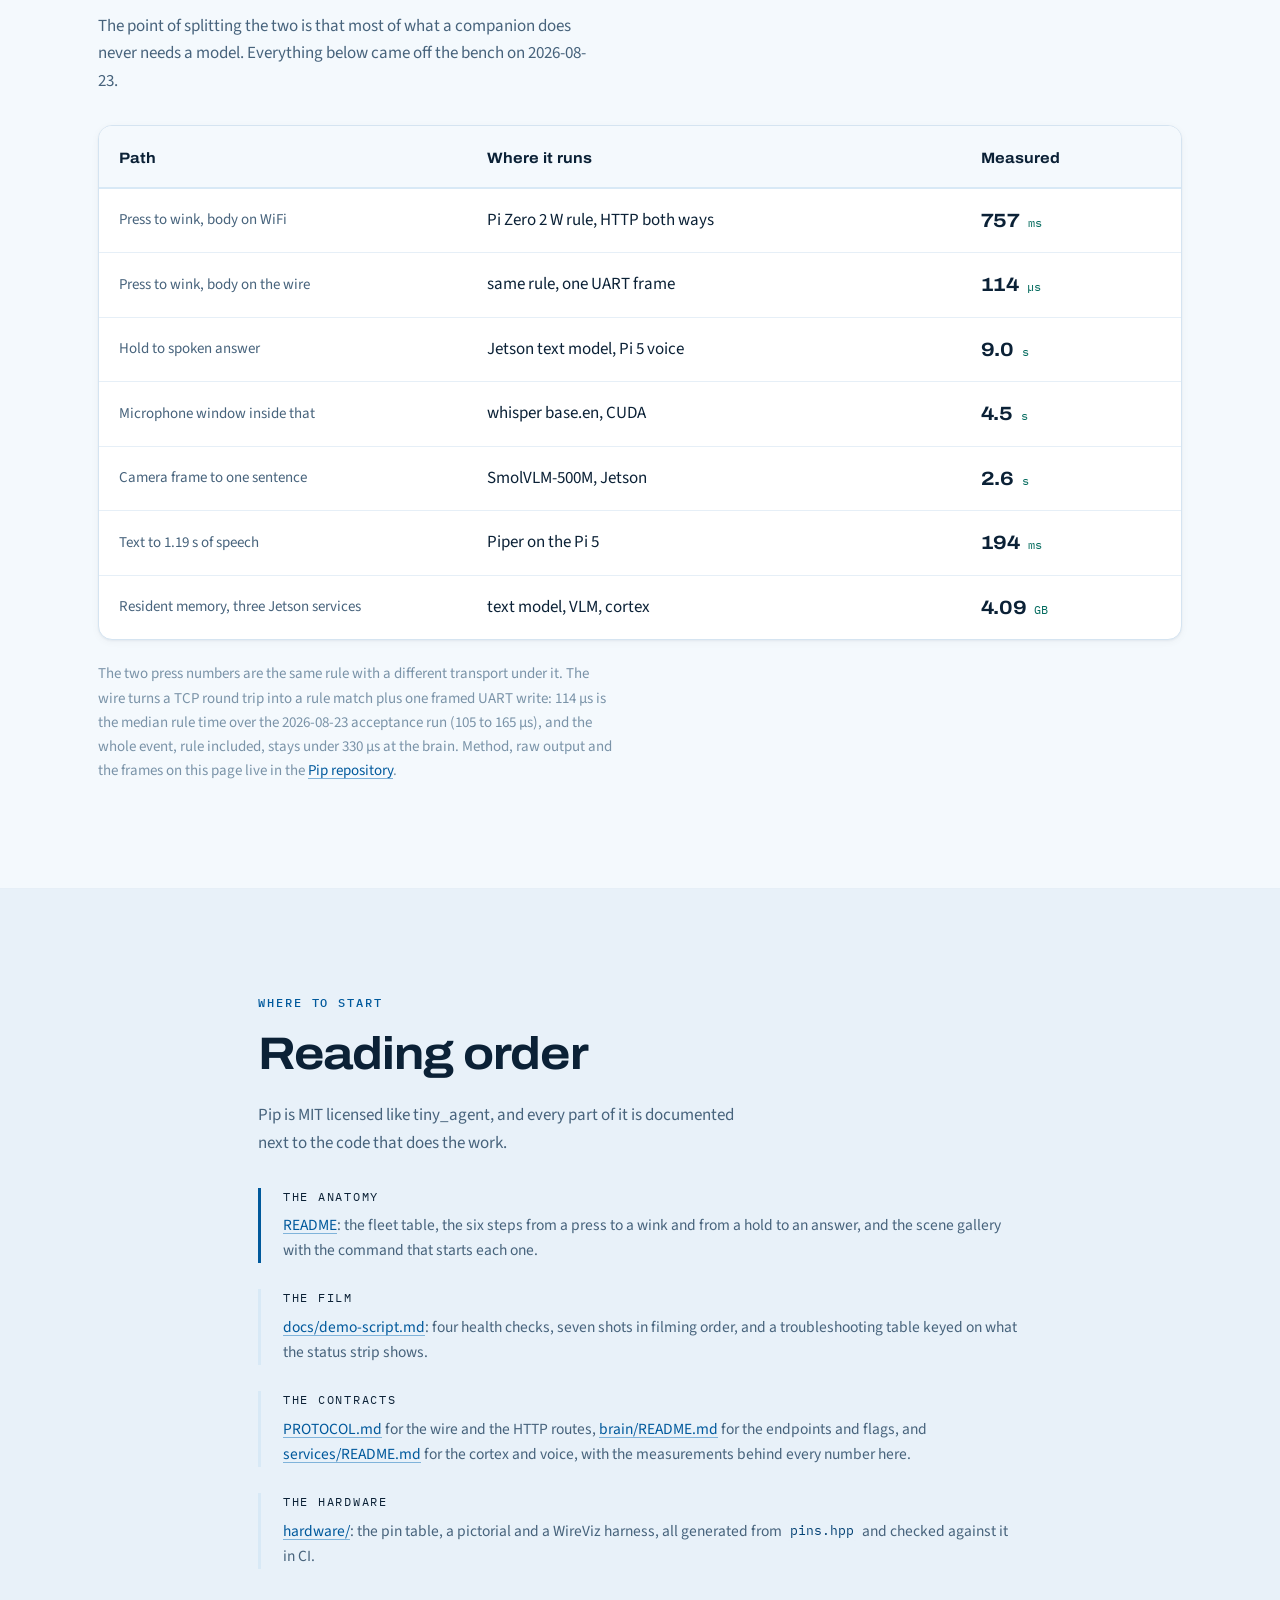
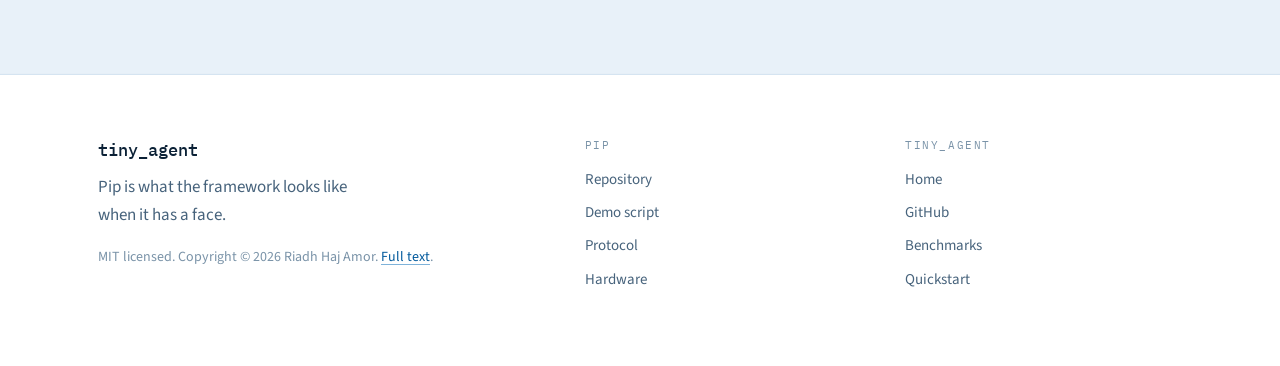
==== commit f1435c88: "site(pip): machinery ticker row and two ticker frames Co-Authored-By: Claude Fable 5 <noreply@anthro" ====
--- a/site/pip.html
+++ b/site/pip.html
@@ -309,8 +309,15 @@
           <tr><th scope="row">The web</th><td>a <code>search</code> tool (DuckDuckGo through the cortex) answers anything after the model's training; "latest OpenShift?" came back "4.22" in 8.5 s</td></tr>
           <tr><th scope="row">Three languages</th><td>whisper auto-detects English, French or Arabic and the Pi 5 answers in the matching Piper voice</td></tr>
           <tr><th scope="row">A model dial</th><td>Qwen3-4B-Instruct answers in seconds; <code>pip-llm qwen3-4b-thinking</code> trades 32 s of silent reasoning for a three-step riddle solved</td></tr>
+          <tr><th scope="row">A machinery ticker</th><td>the HUD caption narrates tiny_agent live, in colour with pixel icons: gold bolt <code>rete hold-listen</code>, magenta robot <code>deep-agent</code>, cyan magnifier <code>tool search</code>, green mic <code>ears whisper</code>; the mind glyph goes green for the Jetson, amber for the Pi&nbsp;5</td></tr>
         </tbody>
       </table>
+    </div>
+    <div class="framerow" style="display:flex;gap:16px;flex-wrap:wrap;margin-top:20px">
+      <img class="screen" src="assets/pip/deep-agent.png" width="320" height="240"
+           alt="Pip's screen: magenta robot icon and deep-agent caption while judgment runs" loading="lazy">
+      <img class="screen" src="assets/pip/tool-search.png" width="320" height="240"
+           alt="Pip's screen: cyan magnifier icon and tool search caption during a web search" loading="lazy">
     </div>
   </div>
 </section>
